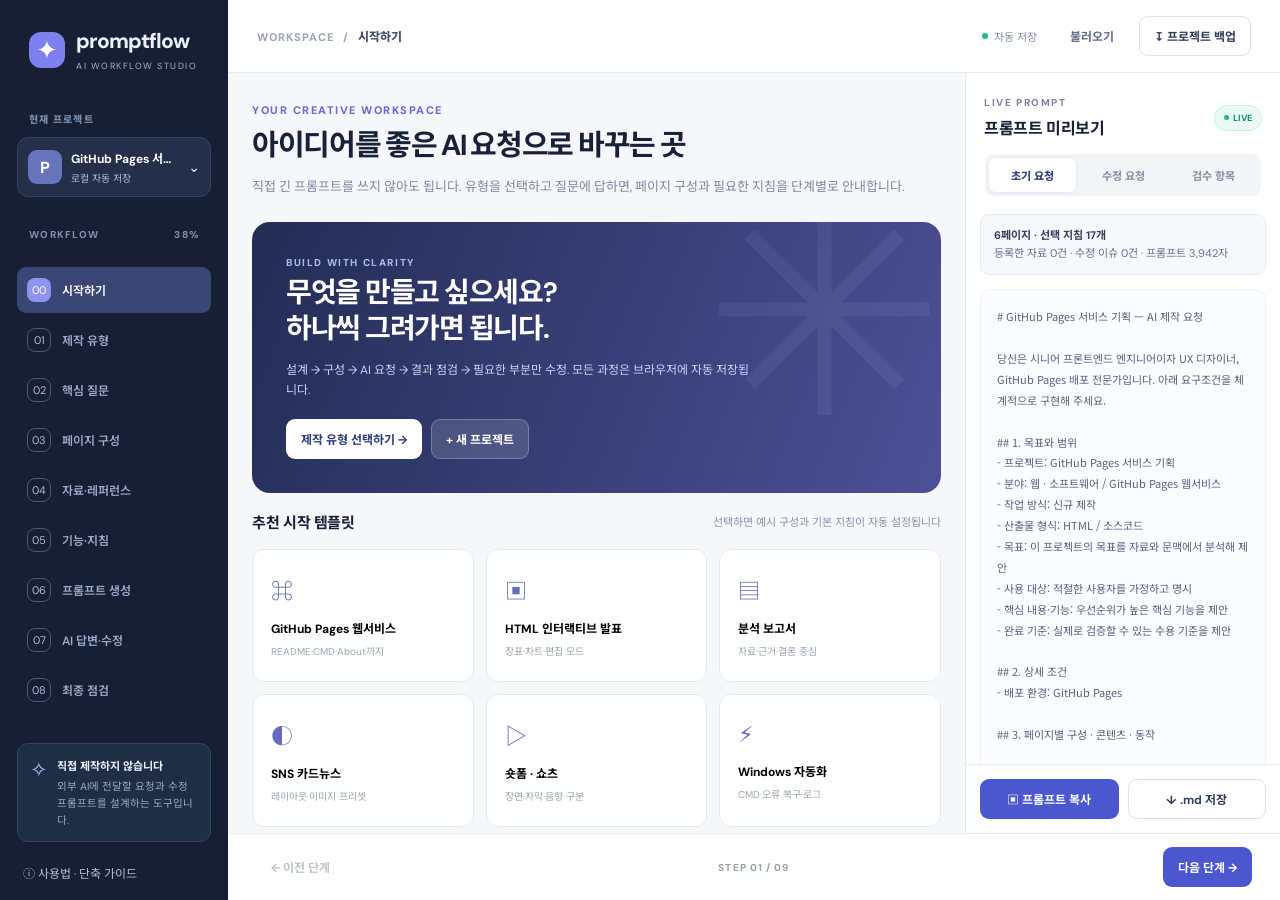
==== index.html @ 0e70abdd "chore: publish PromptFlow Studio" ====
<!doctype html>
<html lang="ko">
<head>
  <meta charset="UTF-8" />
  <meta name="viewport" content="width=device-width,initial-scale=1" />
  <meta name="theme-color" content="#151f35" />
  <meta name="description" content="만들고 싶은 것을 선택하고, 단계별 질문과 페이지 설계, 품질 프리셋으로 AI 프롬프트를 만들고 수정하세요. GitHub Pages용 로컬 우선 프롬프트 워크플로 스튜디오." />
  <meta property="og:type" content="website" />
  <meta property="og:site_name" content="PromptFlow Studio" />
  <meta property="og:title" content="PromptFlow Studio · AI에게 더 잘 요청하는 작업실" />
  <meta property="og:description" content="유형 선택 → 페이지 구성 → 단계별 질문 → AI 응답 검토 → 수정 프롬프트. 코드 없이 브라우저에서 작업합니다." />
  <meta property="og:image" content="assets/og-preview.png" />
  <meta name="twitter:card" content="summary_large_image" />
  <link rel="icon" href="assets/favicon.svg" type="image/svg+xml" />
  <link rel="manifest" href="site.webmanifest" />
  <title>PromptFlow Studio | AI 프롬프트 설계 작업실</title>
  <link rel="stylesheet" href="assets/styles.css" />
  <script src="assets/app.js" defer></script>
</head>
<body>
  <div class="app-shell">
    <aside class="sidebar" id="sidebar">
      <a class="brand" href="#home" id="brandHome" aria-label="PromptFlow 홈"><span class="brand-icon">✦</span><span><strong>promptflow</strong><small>AI WORKFLOW STUDIO</small></span></a>
      <div class="sidebar-label">현재 프로젝트</div>
      <button id="sidebarProject" class="project-chip"><span class="project-letter">P</span><span class="project-chip-label"><b id="sideProjectName">새 프로젝트</b><small>로컬 자동 저장</small></span><span>⌄</span></button>
      <div class="sidebar-label label-space">WORKFLOW <span id="progressLabel">0%</span></div>
      <div class="progress-track"><div id="progressBar"></div></div>
      <nav class="steps-nav" id="stepsNav" aria-label="제작 워크플로"></nav>
      <div class="sidebar-bottom">
        <div class="note"><span>✧</span><div><b>직접 제작하지 않습니다</b><p>외부 AI에 전달할 요청과 수정 프롬프트를 설계하는 도구입니다.</p></div></div>
        <button class="sidebar-help" data-action="help">ⓘ 사용법 · 단축 가이드</button>
      </div>
    </aside>
    <main class="main-area">
      <header class="topbar">
        <div class="mobile-heading"><button class="icon-button mobile-menu" data-action="mobileMenu" aria-label="메뉴 열기">☰</button><span>promptflow</span></div>
        <div class="breadcrumbs"><span>WORKSPACE</span><span class="crumb-divider">/</span><span id="crumb">시작하기</span></div>
        <div class="top-actions"><span class="saved-state" id="savedState"><span class="status-dot"></span> 자동 저장</span><button class="btn btn-quiet hide-small" data-action="import">불러오기</button><button class="btn btn-outline" data-action="export">↧ 프로젝트 백업</button></div>
      </header>
      <div class="workspace">
        <section class="work-center" id="mainContent" aria-live="polite"></section>
        <aside class="preview-pane" id="previewPane">
          <div class="preview-header"><div><span class="eyebrow">LIVE PROMPT</span><h3>프롬프트 미리보기</h3></div><span class="live-tag"><span class="live-dot"></span> LIVE</span></div>
          <div class="preview-switch"><button class="on" data-preview="initial">초기 요청</button><button data-preview="revision">수정 요청</button><button data-preview="checklist">검수 항목</button></div>
          <div class="preview-scroll"><div class="preview-score" id="previewScore"></div><pre class="prompt-code" id="promptCode"></pre></div>
          <div class="preview-actions"><button class="btn btn-primary" data-action="copyPreview">▣ 프롬프트 복사</button><button class="btn btn-outline" data-action="downloadPreview">↓ .md 저장</button></div>
        </aside>
      </div>
      <footer class="work-footer"><button class="btn btn-quiet" data-action="back">← 이전 단계</button><span id="stepCounter">STEP 01 / 09</span><button class="btn btn-primary" data-action="next">다음 단계 →</button></footer>
    </main>
  </div>
  <div id="toaster" class="toaster" role="status" aria-live="polite"></div>
  <div id="modalRoot"></div>
  <input id="importFile" type="file" accept=".json,application/json" hidden />
  <input id="attachFile" type="file" accept=".txt,.md,.json,.csv,.pdf,.doc,.docx,.ppt,.pptx,.xls,.xlsx,.html,.css,.js,.ts,.tsx,.jsx,.png,.jpg,.jpeg,.webp,.svg,.zip" multiple hidden />
  <div class="mobile-backdrop" id="mobileBackdrop"></div>
</body>
</html>
---- assets/styles.css ----
@import url('https://fonts.googleapis.com/css2?family=DM+Sans:wght@400;500;600;700;800&family=Noto+Sans+KR:wght@400;500;600;700;800&display=swap');
:root{font-family:'DM Sans','Noto Sans KR',system-ui,-apple-system,sans-serif;color:#172138;background:#f6f7fb;font-size:14px;font-synthesis:none;--navy:#17243d;--ink:#172138;--muted:#77819a;--line:#e6eaf1;--purple:#6656c9;--primary:#4357cb;--soft:#f2f4fa;--green:#11836e}*{box-sizing:border-box}html,body{margin:0;min-height:100%;height:100%}button,input,textarea,select{font:inherit}button{cursor:pointer}button:disabled{opacity:.4;cursor:not-allowed}a{color:inherit;text-decoration:none}a:focus-visible,button:focus-visible,input:focus-visible,textarea:focus-visible,select:focus-visible{outline:3px solid #8fb0ff;outline-offset:2px}h1,h2,h3,h4,p{margin:0}h1{font-size:29px;line-height:1.3;letter-spacing:-.045em}h2{font-size:21px;letter-spacing:-.045em}h3{font-size:16px;letter-spacing:-.025em}.app-shell{display:flex;min-height:100vh}.sidebar{position:sticky;top:0;align-self:flex-start;width:258px;min-width:258px;height:100vh;background:#161f33;color:#eaf0ff;display:flex;flex-direction:column;padding:27px 17px 18px;overflow-y:auto;z-index:15}.brand{display:flex;align-items:center;gap:11px;padding:0 12px;margin-bottom:38px}.brand-icon{width:36px;height:36px;border-radius:12px;background:#7e80ee;display:grid;place-items:center;color:white;font-size:26px}.brand strong{display:block;font-weight:800;font-size:21px;letter-spacing:-1px}.brand small{font-size:9px;letter-spacing:1.5px;color:#a6b5cf}.sidebar-label{font-size:10px;letter-spacing:1.25px;font-weight:800;color:#7f90ac;margin:0 12px 11px;display:flex;justify-content:space-between}.label-space{margin-top:31px}.project-chip{display:flex;align-items:center;width:100%;border:1px solid #35425b;border-radius:11px;background:#24304a;color:white;text-align:left;padding:11px 10px;gap:9px}.project-letter{background:#6875bc;display:grid;place-items:center;height:34px;width:34px;border-radius:9px;flex:none;font-size:16px;font-weight:800}.project-chip-label{display:flex;flex-direction:column;min-width:0;flex:1}.project-chip-label b{white-space:nowrap;text-overflow:ellipsis;overflow:hidden;font-size:12px}.project-chip-label small{font-size:10px;color:#a9bad5;margin-top:3px}.progress-track{height:4px;background:#34405a;border-radius:20px;margin:0 12px 15px;overflow:hidden}.progress-track div{height:100%;background:#9ab6ff;width:0;transition:width .3s}.steps-nav{display:flex;flex-direction:column;gap:4px}.nav-step{display:flex;gap:11px;align-items:center;color:#9cabca;width:100%;border:0;background:transparent;border-radius:9px;padding:11px 10px;text-align:left;transition:background .2s}.nav-step:hover{background:#26334c;color:#fff}.nav-step.active{background:#3a4774;color:#fff}.nav-number{font-size:11px;width:24px;height:24px;display:grid;place-items:center;border:1px solid #4b5974;border-radius:8px;flex:none;color:#aebcda}.nav-step.active .nav-number{background:#8d94ee;color:white;border:0}.nav-step.done .nav-number{background:#225448;color:#9ee6d1;border-color:#225448}.nav-label{font-size:12px;font-weight:600}.sidebar-bottom{margin-top:auto;padding-top:30px}.note{border:1px solid #34445e;border-radius:11px;background:#202e45;padding:12px;display:flex;gap:9px}.note span{color:#b2b8ff;font-size:21px}.note b{font-size:11px}.note p{font-size:10.5px;color:#99a9c2;line-height:1.6;margin-top:5px}.sidebar-help{background:none;color:#b1bfd7;text-align:left;border:0;margin-top:16px;font-size:12px;padding:6px}.main-area{display:flex;flex:1;flex-direction:column;min-width:0;height:100vh;overflow:hidden}.topbar{height:73px;min-height:73px;border-bottom:1px solid var(--line);background:#fff;display:flex;align-items:center;justify-content:space-between;padding:0 29px;gap:12px}.breadcrumbs{font-size:11px;color:#9da5b5;letter-spacing:1px;font-weight:800}.breadcrumbs span:last-child{font-size:12px;letter-spacing:0;color:#46516b}.crumb-divider{margin:0 9px}.top-actions{display:flex;gap:10px;align-items:center}.saved-state{display:flex;align-items:center;gap:6px;color:#838e9e;font-size:11px;margin-right:8px;white-space:nowrap}.status-dot{width:6px;height:6px;border-radius:50%;background:#28b493}.btn{border-radius:9px;padding:10px 14px;border:1px solid transparent;font-weight:700;font-size:12px;display:inline-flex;align-items:center;justify-content:center;gap:6px;white-space:nowrap;min-height:38px;transition:background .15s,transform .15s}.btn:hover:not(:disabled){transform:translateY(-1px)}.btn-primary{background:#4b57cf;color:#fff}.btn-primary:hover{background:#394ac0}.btn-outline{background:#fff;color:#34405b;border-color:#dce2ec}.btn-outline:hover{background:#f4f6fb}.btn-quiet{background:transparent;color:#626f87}.btn-quiet:hover{background:#f1f3f8}.btn-danger{background:#fff0f0;color:#ac3d46;border:1px solid #f2dadd}.btn.small{padding:7px 10px;min-height:29px;font-size:11px}.icon-button{background:#f3f5f9;border:1px solid #e5e8ef;border-radius:8px;padding:8px;color:#53607b}.mobile-heading{display:none}.workspace{display:grid;grid-template-columns:minmax(0,1fr) 353px;min-height:0;flex:1}.work-center{padding:34px max(26px,calc((100vw - 1640px)/7)) 62px;overflow:auto;min-width:0}.preview-pane{border-left:1px solid #e4e8f0;background:#fff;display:flex;flex-direction:column;min-height:0}.preview-header{display:flex;justify-content:space-between;align-items:center;padding:29px 24px 17px}.eyebrow{display:block;font-size:10px;letter-spacing:1.6px;color:#7b83a5;font-weight:800;margin-bottom:6px}.live-tag{font-size:9px;color:#148e75;border:1px solid #ccefe2;background:#ebf9f4;border-radius:20px;padding:6px 9px;display:flex;align-items:center;gap:4px;font-weight:800}.live-dot{width:5px;height:5px;background:#20b692;border-radius:50%}.preview-switch{display:flex;gap:4px;margin:0 19px 18px;background:#f2f4f8;padding:4px;border-radius:9px}.preview-switch button{flex:1;border:0;background:transparent;color:#8c96a8;font-size:11px;padding:9px 3px;border-radius:7px;font-weight:800}.preview-switch button.on{background:#fff;color:#33427c;box-shadow:0 1px 5px #1c2a4016}.preview-scroll{flex:1;overflow-y:auto;padding:0 20px 18px;min-height:0}.preview-score{padding:12px 13px;border:1px solid #e7eaf4;border-radius:9px;background:#f7f8fc;color:#67718c;font-size:11px;line-height:1.6;margin-bottom:14px}.preview-score strong{color:#37405e}.prompt-code{white-space:pre-wrap;overflow-wrap:anywhere;font-family:'Noto Sans KR',system-ui,sans-serif;font-size:11px;line-height:1.9;color:#59637d;background:#fbfcff;border:1px solid #edf0f4;border-radius:10px;padding:16px;min-height:360px;margin:0}.preview-actions{display:grid;grid-template-columns:1fr 1fr;gap:9px;padding:17px 19px;border-top:1px solid var(--line)}.work-footer{display:flex;justify-content:space-between;align-items:center;padding:12px 28px;background:#fff;border-top:1px solid var(--line);height:67px;min-height:67px}.work-footer span{font-size:10px;color:#97a0ae;font-weight:800;letter-spacing:1.1px}.section-heading{margin:0 0 24px}.step-kicker{font-size:11px;color:#6c6ad1;letter-spacing:1.5px;font-weight:800;margin-bottom:10px}.section-heading h1{margin-bottom:11px}.section-heading p{font-size:13px;color:#808aa0;line-height:1.7;max-width:700px}.page-card{background:#fff;border:1px solid var(--line);border-radius:14px;padding:22px;box-shadow:0 5px 22px #15233d05;margin-bottom:16px}.card-header{display:flex;justify-content:space-between;align-items:center;margin-bottom:16px;gap:10px}.card-header h3{font-size:15px}.muted{color:#808aa0}.caption{font-size:11px;color:#8a94a9;line-height:1.6}.hint{font-size:12px;color:#738099;line-height:1.7}.info-strip{display:flex;gap:10px;align-items:flex-start;background:#edf2ff;border:1px solid #dee6ff;padding:13px 15px;border-radius:10px;color:#445b87;font-size:12px;line-height:1.7;margin:14px 0}.info-strip strong{color:#273d75}.tip-mark{font-size:18px;color:#707be1}.grid-2{display:grid;grid-template-columns:1fr 1fr;gap:15px}.grid-3{display:grid;grid-template-columns:repeat(3,1fr);gap:12px}.field{display:flex;flex-direction:column;gap:7px;min-width:0}.field label{font-size:11px;font-weight:800;color:#35415b;display:flex;justify-content:space-between;align-items:center;gap:7px}.field label small{font-size:10px;font-weight:500;color:#a3abbb}.field input,.field textarea,.field select{border:1px solid #e0e5ed;border-radius:9px;background:#fff;width:100%;padding:11px 12px;color:#26324d;min-height:41px;outline:none}.field textarea{resize:vertical;line-height:1.6;min-height:84px}.field input:focus,.field select:focus,.field textarea:focus{border-color:#8293ec;box-shadow:0 0 0 3px #6579e81c}.field input::placeholder,.field textarea::placeholder{color:#adb6c6}.form-stack{display:flex;flex-direction:column;gap:15px}.help-line{margin-top:6px;color:#9aa5b5;font-size:10px}.option-row{display:flex;gap:10px;flex-wrap:wrap}.choice{display:flex;align-items:center;justify-content:center;border-radius:9px;padding:9px 12px;border:1px solid #e0e5ee;color:#67738e;background:#fff;font-size:11px;font-weight:700;cursor:pointer;user-select:none}.choice.active{border-color:#7381e4;background:#f0f1ff;color:#3f47a9}.pill{display:inline-flex;align-items:center;border-radius:20px;padding:5px 9px;background:#f0f2f8;color:#737f95;font-size:10px;font-weight:800}.pill-purple{background:#f0edff;color:#7960ce}.pill-green{background:#ebf8f3;color:#1c8a72}.section-divider{height:1px;background:#e9ecf2;margin:18px 0}.subtle-title{color:#67728e;font-size:11px;letter-spacing:.7px;font-weight:800;margin:12px 0}.category-list{display:grid;grid-template-columns:repeat(2,minmax(0,1fr));gap:11px}.category-option{display:flex;text-align:left;align-items:center;gap:12px;padding:16px 13px;border:1px solid #e2e6ef;border-radius:11px;background:#fff;color:#46516e;min-width:0}.category-option.active{border-color:#6d73df;background:#f3f3ff;box-shadow:0 0 0 1px #6d73df}.category-option:hover{border-color:#a3ace6}.category-icon{width:38px;height:38px;display:grid;place-items:center;border-radius:12px;background:#f1f2fa;color:#626ac3;font-size:19px;flex:none}.category-option b{display:block;font-size:12px;color:#283652;margin-bottom:4px}.category-option span:last-child{font-size:10px;color:#9aa4b5}.category-option > div{min-width:0}.hero-panel{background:linear-gradient(112deg,#222d55,#4d5097);border-radius:18px;padding:34px;color:white;min-height:192px;position:relative;overflow:hidden;margin-bottom:18px}.hero-panel:after{content:'✳';position:absolute;right:-5px;top:-95px;font-size:290px;color:#c2c9ff13}.hero-panel .eyebrow{color:#adbaf0}.hero-panel h1{font-size:28px;max-width:530px}.hero-panel p{margin-top:12px;color:#c9d2fa;max-width:470px;line-height:1.7;font-size:12px}.hero-buttons{display:flex;gap:9px;margin-top:19px}.hero-buttons button{background:white;color:#303f7b}.hero-buttons button.secondary{background:#ffffff22;color:white;border-color:#ffffff3d}.template-card{background:#fff;border:1px solid #e4e8ef;border-radius:12px;padding:18px;text-align:left;cursor:pointer;min-height:133px}.template-card:hover{border-color:#a7b1ef;box-shadow:0 5px 20px #2c3d7310}.template-symbol{font-size:22px;margin-bottom:13px;color:#646bc1}.template-card b{font-size:12px}.template-card p{margin-top:7px;font-size:10px;line-height:1.5;color:#9ba5b5}.project-row{display:flex;gap:12px;align-items:center;padding:13px;border:1px solid var(--line);border-radius:11px;margin-top:9px;background:#fff}.project-row-main{min-width:0;flex:1}.project-row-main strong{display:block;font-size:12px;white-space:nowrap;text-overflow:ellipsis;overflow:hidden}.project-row-main small{font-size:10px;color:#9ca5b4;display:block;margin-top:4px}.project-row-actions{display:flex;gap:5px}.project-row-actions button{background:#f5f6fa;border:0;padding:8px;border-radius:8px;color:#65718b;font-size:11px}.project-row-actions button:hover{background:#e9edfa}.mini-icon{height:35px;width:35px;display:grid;place-items:center;background:#f0f2fe;color:#5365be;border-radius:9px;flex:none}.accordion{border:1px solid #e7eaf1;border-radius:11px;background:#fff;margin:10px 0;overflow:hidden}.accordion summary{padding:15px 17px;cursor:pointer;font-size:12px;font-weight:800;color:#4c5975;list-style-position:inside}.accordion[open] summary{border-bottom:1px solid #e9edf5}.accordion-content{padding:17px}.instruction-list{display:grid;grid-template-columns:1fr 1fr;gap:10px}.instruction-card{border:1px solid #e4e8ef;border-radius:11px;padding:13px;cursor:pointer;background:#fff;display:flex;gap:10px;position:relative}.instruction-card.checked{background:#f6f7ff;border-color:#9fa7ef}.instruction-card input{margin-top:3px;accent-color:#5b61c9;flex:none}.instruction-card h4{font-size:12px;margin-bottom:6px}.instruction-card p{font-size:10.5px;color:#8993a6;line-height:1.65}.instruction-card:hover{border-color:#a8afe9}.tag-set{display:flex;gap:6px;flex-wrap:wrap}.tag-button{border:1px solid #dfe4ed;color:#66728d;background:#fff;border-radius:20px;font-size:11px;padding:7px 11px}.tag-button.active{color:#4847a3;background:#f2f0ff;border-color:#a7a4e3}.ref-row{border:1px solid #e7eaf0;border-radius:10px;padding:12px 13px;display:flex;gap:11px;margin:9px 0;align-items:start}.ref-row .main{min-width:0;flex:1}.ref-row b{font-size:12px;display:block;overflow-wrap:anywhere}.ref-row p{font-size:10px;color:#909aab;margin-top:6px;line-height:1.5}.ref-row .remove{border:0;background:transparent;color:#a2aab8;font-size:17px}.outline-card{display:grid;grid-template-columns:110px 1fr;gap:17px;padding:17px;margin-bottom:12px;background:#fff;border:1px solid var(--line);border-radius:13px}.page-mini{background:#202d4e;aspect-ratio:16/10;border-radius:9px;padding:11px;display:flex;flex-direction:column;gap:6px;position:relative;overflow:hidden}.page-mini:after{content:'';position:absolute;width:90px;height:90px;right:-37px;top:-33px;border-radius:50%;background:#778ae91b}.mini-line{height:5px;width:66%;background:#a2aff0;border-radius:5px;z-index:1}.mini-line.long{width:90%}.mini-line.short{width:37%}.mini-block{height:19px;border-radius:4px;background:#526eac;z-index:1}.mini-block.low{height:12px}.mini-cols{display:grid;grid-template-columns:1fr 1fr;gap:5px;z-index:1}.mini-cols span{background:#647bb0;height:18px;border-radius:3px}.mini-chart{height:27px;display:flex;align-items:end;gap:5px}.mini-chart span{width:11px;background:#9aadea;border-radius:3px 3px 0 0}.outline-fields{display:flex;flex-direction:column;gap:11px;min-width:0}.outline-heading{display:flex;justify-content:space-between;gap:9px;align-items:center}.outline-heading strong{font-size:12px}.outline-controls{display:flex;gap:4px}.outline-controls button{padding:4px 7px;border:1px solid #e4e8f0;background:#fff;border-radius:6px;color:#8290a2;font-size:11px}.page-selects{display:grid;grid-template-columns:1fr 1fr;gap:9px}.small-input{min-height:34px!important;padding:7px 9px!important;font-size:11px}.small-textarea{min-height:59px!important;font-size:11px!important;padding:8px 9px!important}.layout-picker{display:grid;grid-template-columns:repeat(5,1fr);gap:6px}.layout-picker button{padding:8px 4px;border:1px solid #e2e7ef;background:#fff;border-radius:8px;font-size:10px;color:#7a8495}.layout-picker button.selected{color:#4e54bd;border-color:#7f86e2;background:#f2f3ff}.page-summary{font-size:10px;color:#9aa4b4;line-height:1.5}.issue-row{border:1px solid #e6e9f1;border-radius:10px;background:#fff;padding:12px 13px;margin-top:10px;display:flex;gap:12px;align-items:start}.issue-row>div{flex:1;min-width:0}.issue-row b{font-size:12px}.issue-row p{font-size:10px;color:#808b9b;margin-top:5px;line-height:1.6;overflow-wrap:anywhere}.issue-row button{background:none;border:0;color:#a4acc0}.review-row{display:flex;justify-content:space-between;gap:8px;align-items:center;border-bottom:1px solid #edf0f5;padding:11px 0}.review-row:last-child{border-bottom:0}.review-row label{font-size:12px;color:#455069;line-height:1.5}.review-row select{font-size:10px;max-width:118px;min-height:33px!important;padding:6px!important}.history-item{border-left:2px solid #dfe4f4;padding:3px 0 15px 16px;margin-left:5px}.history-item b{display:block;font-size:11px}.history-item small{color:#a0a9b8;font-size:10px}.history-item p{margin-top:8px;font-size:11px;color:#77849b}.empty-state{text-align:center;padding:28px 17px;background:#fafbfe;border:1px dashed #dfe4ed;border-radius:10px;color:#909cad;font-size:11px;line-height:1.7}.empty-state .symbol{font-size:22px;margin-bottom:9px}.metric-row{display:grid;grid-template-columns:repeat(3,1fr);gap:9px}.metric{background:#f7f8fb;border:1px solid #ebedf3;border-radius:10px;padding:14px}.metric strong{display:block;font-size:20px;color:#333e59}.metric small{font-size:10px;color:#9aa4b5}.checkbox-line{display:flex;gap:9px;align-items:start;padding:6px 0;font-size:12px;color:#526078}.checkbox-line input{accent-color:#5b63cb;margin-top:3px}.check-progress{height:7px;background:#edf0f5;border-radius:12px;overflow:hidden;margin-top:10px}.check-progress div{height:100%;background:#5f6fd6}.actions-wrap{display:flex;flex-wrap:wrap;gap:8px}.output-card{border:1px solid #e5eaf1;background:#fff;border-radius:11px;padding:16px;display:flex;align-items:center;gap:14px}.output-card .output-icon{height:42px;width:42px;border-radius:10px;background:#eef0fd;color:#5662c6;display:grid;place-items:center;font-size:20px}.output-card b{font-size:12px;display:block}.output-card small{font-size:10px;color:#97a1b3}.output-card button{margin-left:auto}.highlight-number{color:#5b62c8}.toaster{position:fixed;bottom:25px;left:50%;transform:translateX(-50%) translateY(20px);opacity:0;background:#1e304f;color:white;box-shadow:0 12px 30px #1423443d;border-radius:10px;padding:13px 20px;font-size:12px;z-index:60;transition:all .22s;pointer-events:none;max-width:90vw;text-align:center}.toaster.show{opacity:1;transform:translateX(-50%) translateY(0)}.modal-overlay{position:fixed;inset:0;background:#0a173293;display:grid;place-items:center;z-index:40;padding:18px}.modal{background:#fff;border-radius:16px;width:min(580px,100%);max-height:88vh;overflow:auto;box-shadow:0 22px 90px #10193340;padding:24px}.modal h2{margin-bottom:8px}.modal h3{font-size:13px;margin-top:17px;margin-bottom:9px}.modal p{color:#6e7b91;font-size:12px;line-height:1.9}.modal li{font-size:12px;margin:6px 0;color:#5e6e88}.modal .modal-bottom{display:flex;justify-content:flex-end;gap:8px;margin-top:20px}.mobile-menu,.mobile-backdrop{display:none}.ref-small{margin-top:8px}.step-intro{display:flex;align-items:center;gap:9px;margin:0 0 18px}.step-intro .pill{flex:none}@media(max-width:1400px){.sidebar{width:228px;min-width:228px}.workspace{grid-template-columns:minmax(0,1fr) 315px}.work-center{padding:30px 24px 60px}.preview-header{padding:23px 18px 15px}.preview-scroll{padding:0 14px 18px}.preview-actions{padding:14px}.category-option{padding:12px 10px}}@media(max-width:1150px){.workspace{grid-template-columns:minmax(0,1fr)}.preview-pane{border-left:0;border-top:1px solid var(--line);max-height:390px}.workspace{overflow:auto;display:block}.work-center{overflow:visible;padding-bottom:24px}.main-area{height:100vh}.preview-scroll{max-height:200px}.preview-header{padding:16px 25px 12px}.prompt-code{min-height:150px}.preview-actions{padding:12px 25px}}@media(max-width:770px){.sidebar{position:fixed;left:0;top:0;transform:translateX(-105%);transition:transform .2s;width:258px;min-width:258px;box-shadow:10px 0 35px #0002}.sidebar.open{transform:translateX(0)}.mobile-backdrop.show{display:block;position:fixed;inset:0;background:#1522397a;z-index:12}.mobile-heading{display:flex;align-items:center;gap:9px;font-weight:800;color:#303f66}.mobile-menu{display:block}.breadcrumbs{display:none}.topbar{padding:0 15px;height:61px;min-height:61px}.work-center{padding:22px 14px}.section-heading h1{font-size:23px}.top-actions{gap:5px}.top-actions .btn{font-size:10px;padding:7px 9px}.saved-state{display:none}.work-footer{padding:11px 14px}.work-footer .btn{font-size:11px}.category-list,.grid-2,.instruction-list{grid-template-columns:1fr}.grid-3{grid-template-columns:repeat(2,minmax(0,1fr))}.page-card{padding:17px}.outline-card{grid-template-columns:1fr}.page-mini{width:130px;aspect-ratio:16/9}.hero-panel{padding:25px}.hero-panel h1{font-size:24px}.metric-row{grid-template-columns:1fr 1fr}.preview-header{padding:15px}.preview-actions{padding:12px 15px}.mobile-heading span{font-size:16px}.hide-small{display:none}}@media(max-width:400px){.saved-state{display:none}.top-actions .btn{padding:7px 6px}.mobile-heading span{font-size:14px}.grid-3{grid-template-columns:1fr}.page-selects{grid-template-columns:1fr}.layout-picker{grid-template-columns:repeat(3,1fr)}.output-card{flex-wrap:wrap}.output-card button{margin-left:0;width:100%}}

@media(max-width:400px){.section-heading h1{font-size:21px;word-break:keep-all}.section-heading p{word-break:keep-all}}
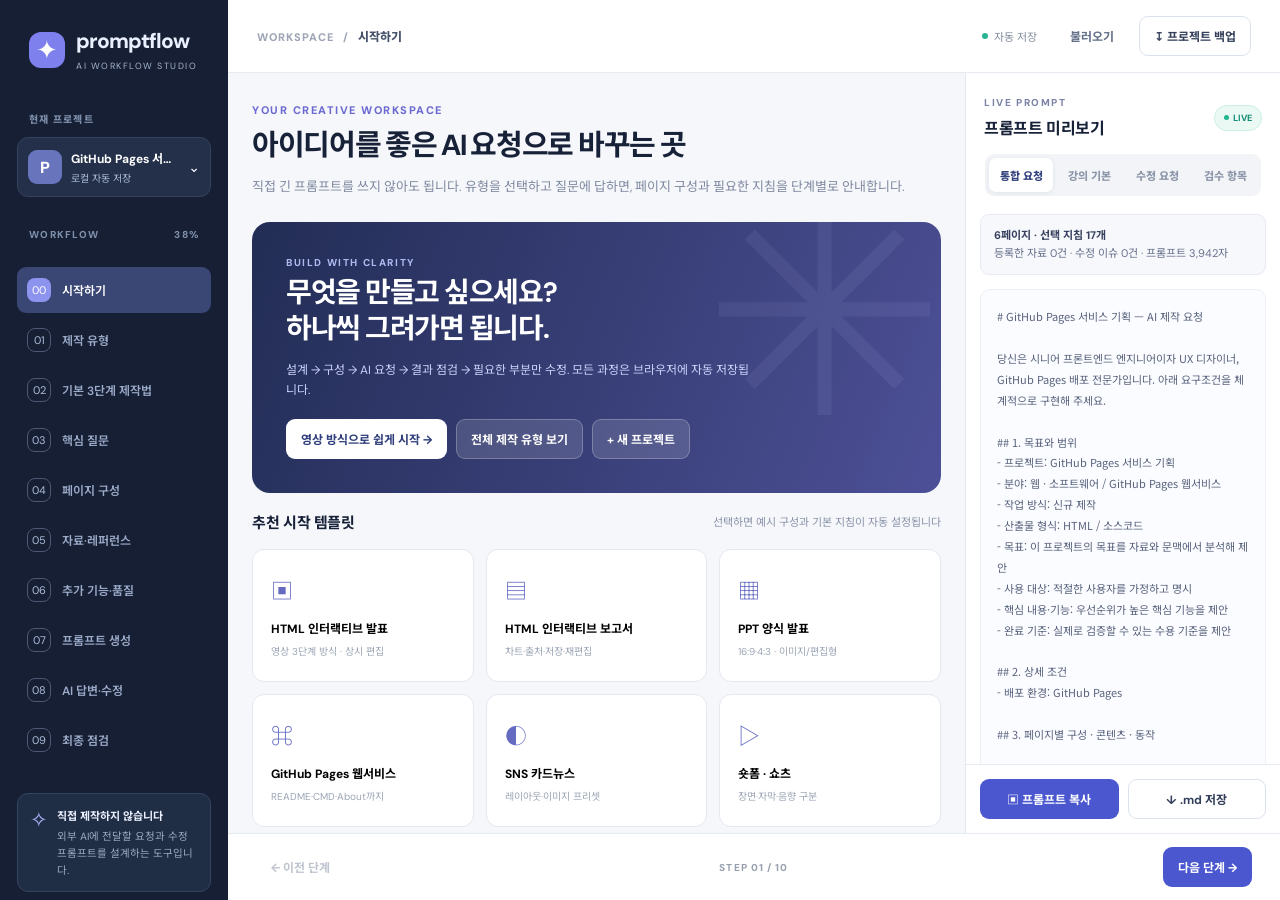
==== commit f6d1d3c9: "chore: publish PromptFlow Studio" ====
--- a/index.html
+++ b/index.html
@@ -4,16 +4,16 @@
   <meta charset="UTF-8" />
   <meta name="viewport" content="width=device-width,initial-scale=1" />
   <meta name="theme-color" content="#151f35" />
-  <meta name="description" content="만들고 싶은 것을 선택하고, 단계별 질문과 페이지 설계, 품질 프리셋으로 AI 프롬프트를 만들고 수정하세요. GitHub Pages용 로컬 우선 프롬프트 워크플로 스튜디오." />
+  <meta name="description" content="영상의 3단계 방식대로 HTML 보고서·PPT를 기획하고, 기본 초안부터 고급 효과와 결과 수정까지 차례로 프롬프트를 만드세요. GitHub Pages용 로컬 우선 프롬프트 워크플로 스튜디오." />
   <meta property="og:type" content="website" />
   <meta property="og:site_name" content="PromptFlow Studio" />
   <meta property="og:title" content="PromptFlow Studio · AI에게 더 잘 요청하는 작업실" />
-  <meta property="og:description" content="유형 선택 → 페이지 구성 → 단계별 질문 → AI 응답 검토 → 수정 프롬프트. 코드 없이 브라우저에서 작업합니다." />
+  <meta property="og:description" content="HTML 보고서·PPT 선택 → 영상 기본 초안 → 페이지 구성 → 부족한 부분 수정. 코드 없이 브라우저에서 작업합니다." />
   <meta property="og:image" content="assets/og-preview.png" />
   <meta name="twitter:card" content="summary_large_image" />
   <link rel="icon" href="assets/favicon.svg" type="image/svg+xml" />
   <link rel="manifest" href="site.webmanifest" />
-  <title>PromptFlow Studio | AI 프롬프트 설계 작업실</title>
+  <title>PromptFlow Studio | HTML 보고서·PPT 프롬프트 제작 가이드</title>
   <link rel="stylesheet" href="assets/styles.css" />
   <script src="assets/app.js" defer></script>
 </head>
@@ -41,12 +41,12 @@
         <section class="work-center" id="mainContent" aria-live="polite"></section>
         <aside class="preview-pane" id="previewPane">
           <div class="preview-header"><div><span class="eyebrow">LIVE PROMPT</span><h3>프롬프트 미리보기</h3></div><span class="live-tag"><span class="live-dot"></span> LIVE</span></div>
-          <div class="preview-switch"><button class="on" data-preview="initial">초기 요청</button><button data-preview="revision">수정 요청</button><button data-preview="checklist">검수 항목</button></div>
+          <div class="preview-switch"><button data-preview="initial">통합 요청</button><button class="on" data-preview="lesson">강의 기본</button><button data-preview="revision">수정 요청</button><button data-preview="checklist">검수 항목</button></div>
           <div class="preview-scroll"><div class="preview-score" id="previewScore"></div><pre class="prompt-code" id="promptCode"></pre></div>
           <div class="preview-actions"><button class="btn btn-primary" data-action="copyPreview">▣ 프롬프트 복사</button><button class="btn btn-outline" data-action="downloadPreview">↓ .md 저장</button></div>
         </aside>
       </div>
-      <footer class="work-footer"><button class="btn btn-quiet" data-action="back">← 이전 단계</button><span id="stepCounter">STEP 01 / 09</span><button class="btn btn-primary" data-action="next">다음 단계 →</button></footer>
+      <footer class="work-footer"><button class="btn btn-quiet" data-action="back">← 이전 단계</button><span id="stepCounter">STEP 01 / 10</span><button class="btn btn-primary" data-action="next">다음 단계 →</button></footer>
     </main>
   </div>
   <div id="toaster" class="toaster" role="status" aria-live="polite"></div>
--- a/assets/styles.css
+++ b/assets/styles.css
@@ -2,3 +2,24 @@
 :root{font-family:'DM Sans','Noto Sans KR',system-ui,-apple-system,sans-serif;color:#172138;background:#f6f7fb;font-size:14px;font-synthesis:none;--navy:#17243d;--ink:#172138;--muted:#77819a;--line:#e6eaf1;--purple:#6656c9;--primary:#4357cb;--soft:#f2f4fa;--green:#11836e}*{box-sizing:border-box}html,body{margin:0;min-height:100%;height:100%}button,input,textarea,select{font:inherit}button{cursor:pointer}button:disabled{opacity:.4;cursor:not-allowed}a{color:inherit;text-decoration:none}a:focus-visible,button:focus-visible,input:focus-visible,textarea:focus-visible,select:focus-visible{outline:3px solid #8fb0ff;outline-offset:2px}h1,h2,h3,h4,p{margin:0}h1{font-size:29px;line-height:1.3;letter-spacing:-.045em}h2{font-size:21px;letter-spacing:-.045em}h3{font-size:16px;letter-spacing:-.025em}.app-shell{display:flex;min-height:100vh}.sidebar{position:sticky;top:0;align-self:flex-start;width:258px;min-width:258px;height:100vh;background:#161f33;color:#eaf0ff;display:flex;flex-direction:column;padding:27px 17px 18px;overflow-y:auto;z-index:15}.brand{display:flex;align-items:center;gap:11px;padding:0 12px;margin-bottom:38px}.brand-icon{width:36px;height:36px;border-radius:12px;background:#7e80ee;display:grid;place-items:center;color:white;font-size:26px}.brand strong{display:block;font-weight:800;font-size:21px;letter-spacing:-1px}.brand small{font-size:9px;letter-spacing:1.5px;color:#a6b5cf}.sidebar-label{font-size:10px;letter-spacing:1.25px;font-weight:800;color:#7f90ac;margin:0 12px 11px;display:flex;justify-content:space-between}.label-space{margin-top:31px}.project-chip{display:flex;align-items:center;width:100%;border:1px solid #35425b;border-radius:11px;background:#24304a;color:white;text-align:left;padding:11px 10px;gap:9px}.project-letter{background:#6875bc;display:grid;place-items:center;height:34px;width:34px;border-radius:9px;flex:none;font-size:16px;font-weight:800}.project-chip-label{display:flex;flex-direction:column;min-width:0;flex:1}.project-chip-label b{white-space:nowrap;text-overflow:ellipsis;overflow:hidden;font-size:12px}.project-chip-label small{font-size:10px;color:#a9bad5;margin-top:3px}.progress-track{height:4px;background:#34405a;border-radius:20px;margin:0 12px 15px;overflow:hidden}.progress-track div{height:100%;background:#9ab6ff;width:0;transition:width .3s}.steps-nav{display:flex;flex-direction:column;gap:4px}.nav-step{display:flex;gap:11px;align-items:center;color:#9cabca;width:100%;border:0;background:transparent;border-radius:9px;padding:11px 10px;text-align:left;transition:background .2s}.nav-step:hover{background:#26334c;color:#fff}.nav-step.active{background:#3a4774;color:#fff}.nav-number{font-size:11px;width:24px;height:24px;display:grid;place-items:center;border:1px solid #4b5974;border-radius:8px;flex:none;color:#aebcda}.nav-step.active .nav-number{background:#8d94ee;color:white;border:0}.nav-step.done .nav-number{background:#225448;color:#9ee6d1;border-color:#225448}.nav-label{font-size:12px;font-weight:600}.sidebar-bottom{margin-top:auto;padding-top:30px}.note{border:1px solid #34445e;border-radius:11px;background:#202e45;padding:12px;display:flex;gap:9px}.note span{color:#b2b8ff;font-size:21px}.note b{font-size:11px}.note p{font-size:10.5px;color:#99a9c2;line-height:1.6;margin-top:5px}.sidebar-help{background:none;color:#b1bfd7;text-align:left;border:0;margin-top:16px;font-size:12px;padding:6px}.main-area{display:flex;flex:1;flex-direction:column;min-width:0;height:100vh;overflow:hidden}.topbar{height:73px;min-height:73px;border-bottom:1px solid var(--line);background:#fff;display:flex;align-items:center;justify-content:space-between;padding:0 29px;gap:12px}.breadcrumbs{font-size:11px;color:#9da5b5;letter-spacing:1px;font-weight:800}.breadcrumbs span:last-child{font-size:12px;letter-spacing:0;color:#46516b}.crumb-divider{margin:0 9px}.top-actions{display:flex;gap:10px;align-items:center}.saved-state{display:flex;align-items:center;gap:6px;color:#838e9e;font-size:11px;margin-right:8px;white-space:nowrap}.status-dot{width:6px;height:6px;border-radius:50%;background:#28b493}.btn{border-radius:9px;padding:10px 14px;border:1px solid transparent;font-weight:700;font-size:12px;display:inline-flex;align-items:center;justify-content:center;gap:6px;white-space:nowrap;min-height:38px;transition:background .15s,transform .15s}.btn:hover:not(:disabled){transform:translateY(-1px)}.btn-primary{background:#4b57cf;color:#fff}.btn-primary:hover{background:#394ac0}.btn-outline{background:#fff;color:#34405b;border-color:#dce2ec}.btn-outline:hover{background:#f4f6fb}.btn-quiet{background:transparent;color:#626f87}.btn-quiet:hover{background:#f1f3f8}.btn-danger{background:#fff0f0;color:#ac3d46;border:1px solid #f2dadd}.btn.small{padding:7px 10px;min-height:29px;font-size:11px}.icon-button{background:#f3f5f9;border:1px solid #e5e8ef;border-radius:8px;padding:8px;color:#53607b}.mobile-heading{display:none}.workspace{display:grid;grid-template-columns:minmax(0,1fr) 353px;min-height:0;flex:1}.work-center{padding:34px max(26px,calc((100vw - 1640px)/7)) 62px;overflow:auto;min-width:0}.preview-pane{border-left:1px solid #e4e8f0;background:#fff;display:flex;flex-direction:column;min-height:0}.preview-header{display:flex;justify-content:space-between;align-items:center;padding:29px 24px 17px}.eyebrow{display:block;font-size:10px;letter-spacing:1.6px;color:#7b83a5;font-weight:800;margin-bottom:6px}.live-tag{font-size:9px;color:#148e75;border:1px solid #ccefe2;background:#ebf9f4;border-radius:20px;padding:6px 9px;display:flex;align-items:center;gap:4px;font-weight:800}.live-dot{width:5px;height:5px;background:#20b692;border-radius:50%}.preview-switch{display:flex;gap:4px;margin:0 19px 18px;background:#f2f4f8;padding:4px;border-radius:9px}.preview-switch button{flex:1;border:0;background:transparent;color:#8c96a8;font-size:11px;padding:9px 3px;border-radius:7px;font-weight:800}.preview-switch button.on{background:#fff;color:#33427c;box-shadow:0 1px 5px #1c2a4016}.preview-scroll{flex:1;overflow-y:auto;padding:0 20px 18px;min-height:0}.preview-score{padding:12px 13px;border:1px solid #e7eaf4;border-radius:9px;background:#f7f8fc;color:#67718c;font-size:11px;line-height:1.6;margin-bottom:14px}.preview-score strong{color:#37405e}.prompt-code{white-space:pre-wrap;overflow-wrap:anywhere;font-family:'Noto Sans KR',system-ui,sans-serif;font-size:11px;line-height:1.9;color:#59637d;background:#fbfcff;border:1px solid #edf0f4;border-radius:10px;padding:16px;min-height:360px;margin:0}.preview-actions{display:grid;grid-template-columns:1fr 1fr;gap:9px;padding:17px 19px;border-top:1px solid var(--line)}.work-footer{display:flex;justify-content:space-between;align-items:center;padding:12px 28px;background:#fff;border-top:1px solid var(--line);height:67px;min-height:67px}.work-footer span{font-size:10px;color:#97a0ae;font-weight:800;letter-spacing:1.1px}.section-heading{margin:0 0 24px}.step-kicker{font-size:11px;color:#6c6ad1;letter-spacing:1.5px;font-weight:800;margin-bottom:10px}.section-heading h1{margin-bottom:11px}.section-heading p{font-size:13px;color:#808aa0;line-height:1.7;max-width:700px}.page-card{background:#fff;border:1px solid var(--line);border-radius:14px;padding:22px;box-shadow:0 5px 22px #15233d05;margin-bottom:16px}.card-header{display:flex;justify-content:space-between;align-items:center;margin-bottom:16px;gap:10px}.card-header h3{font-size:15px}.muted{color:#808aa0}.caption{font-size:11px;color:#8a94a9;line-height:1.6}.hint{font-size:12px;color:#738099;line-height:1.7}.info-strip{display:flex;gap:10px;align-items:flex-start;background:#edf2ff;border:1px solid #dee6ff;padding:13px 15px;border-radius:10px;color:#445b87;font-size:12px;line-height:1.7;margin:14px 0}.info-strip strong{color:#273d75}.tip-mark{font-size:18px;color:#707be1}.grid-2{display:grid;grid-template-columns:1fr 1fr;gap:15px}.grid-3{display:grid;grid-template-columns:repeat(3,1fr);gap:12px}.field{display:flex;flex-direction:column;gap:7px;min-width:0}.field label{font-size:11px;font-weight:800;color:#35415b;display:flex;justify-content:space-between;align-items:center;gap:7px}.field label small{font-size:10px;font-weight:500;color:#a3abbb}.field input,.field textarea,.field select{border:1px solid #e0e5ed;border-radius:9px;background:#fff;width:100%;padding:11px 12px;color:#26324d;min-height:41px;outline:none}.field textarea{resize:vertical;line-height:1.6;min-height:84px}.field input:focus,.field select:focus,.field textarea:focus{border-color:#8293ec;box-shadow:0 0 0 3px #6579e81c}.field input::placeholder,.field textarea::placeholder{color:#adb6c6}.form-stack{display:flex;flex-direction:column;gap:15px}.help-line{margin-top:6px;color:#9aa5b5;font-size:10px}.option-row{display:flex;gap:10px;flex-wrap:wrap}.choice{display:flex;align-items:center;justify-content:center;border-radius:9px;padding:9px 12px;border:1px solid #e0e5ee;color:#67738e;background:#fff;font-size:11px;font-weight:700;cursor:pointer;user-select:none}.choice.active{border-color:#7381e4;background:#f0f1ff;color:#3f47a9}.pill{display:inline-flex;align-items:center;border-radius:20px;padding:5px 9px;background:#f0f2f8;color:#737f95;font-size:10px;font-weight:800}.pill-purple{background:#f0edff;color:#7960ce}.pill-green{background:#ebf8f3;color:#1c8a72}.section-divider{height:1px;background:#e9ecf2;margin:18px 0}.subtle-title{color:#67728e;font-size:11px;letter-spacing:.7px;font-weight:800;margin:12px 0}.category-list{display:grid;grid-template-columns:repeat(2,minmax(0,1fr));gap:11px}.category-option{display:flex;text-align:left;align-items:center;gap:12px;padding:16px 13px;border:1px solid #e2e6ef;border-radius:11px;background:#fff;color:#46516e;min-width:0}.category-option.active{border-color:#6d73df;background:#f3f3ff;box-shadow:0 0 0 1px #6d73df}.category-option:hover{border-color:#a3ace6}.category-icon{width:38px;height:38px;display:grid;place-items:center;border-radius:12px;background:#f1f2fa;color:#626ac3;font-size:19px;flex:none}.category-option b{display:block;font-size:12px;color:#283652;margin-bottom:4px}.category-option span:last-child{font-size:10px;color:#9aa4b5}.category-option > div{min-width:0}.hero-panel{background:linear-gradient(112deg,#222d55,#4d5097);border-radius:18px;padding:34px;color:white;min-height:192px;position:relative;overflow:hidden;margin-bottom:18px}.hero-panel:after{content:'✳';position:absolute;right:-5px;top:-95px;font-size:290px;color:#c2c9ff13}.hero-panel .eyebrow{color:#adbaf0}.hero-panel h1{font-size:28px;max-width:530px}.hero-panel p{margin-top:12px;color:#c9d2fa;max-width:470px;line-height:1.7;font-size:12px}.hero-buttons{display:flex;gap:9px;margin-top:19px}.hero-buttons button{background:white;color:#303f7b}.hero-buttons button.secondary{background:#ffffff22;color:white;border-color:#ffffff3d}.template-card{background:#fff;border:1px solid #e4e8ef;border-radius:12px;padding:18px;text-align:left;cursor:pointer;min-height:133px}.template-card:hover{border-color:#a7b1ef;box-shadow:0 5px 20px #2c3d7310}.template-symbol{font-size:22px;margin-bottom:13px;color:#646bc1}.template-card b{font-size:12px}.template-card p{margin-top:7px;font-size:10px;line-height:1.5;color:#9ba5b5}.project-row{display:flex;gap:12px;align-items:center;padding:13px;border:1px solid var(--line);border-radius:11px;margin-top:9px;background:#fff}.project-row-main{min-width:0;flex:1}.project-row-main strong{display:block;font-size:12px;white-space:nowrap;text-overflow:ellipsis;overflow:hidden}.project-row-main small{font-size:10px;color:#9ca5b4;display:block;margin-top:4px}.project-row-actions{display:flex;gap:5px}.project-row-actions button{background:#f5f6fa;border:0;padding:8px;border-radius:8px;color:#65718b;font-size:11px}.project-row-actions button:hover{background:#e9edfa}.mini-icon{height:35px;width:35px;display:grid;place-items:center;background:#f0f2fe;color:#5365be;border-radius:9px;flex:none}.accordion{border:1px solid #e7eaf1;border-radius:11px;background:#fff;margin:10px 0;overflow:hidden}.accordion summary{padding:15px 17px;cursor:pointer;font-size:12px;font-weight:800;color:#4c5975;list-style-position:inside}.accordion[open] summary{border-bottom:1px solid #e9edf5}.accordion-content{padding:17px}.instruction-list{display:grid;grid-template-columns:1fr 1fr;gap:10px}.instruction-card{border:1px solid #e4e8ef;border-radius:11px;padding:13px;cursor:pointer;background:#fff;display:flex;gap:10px;position:relative}.instruction-card.checked{background:#f6f7ff;border-color:#9fa7ef}.instruction-card input{margin-top:3px;accent-color:#5b61c9;flex:none}.instruction-card h4{font-size:12px;margin-bottom:6px}.instruction-card p{font-size:10.5px;color:#8993a6;line-height:1.65}.instruction-card:hover{border-color:#a8afe9}.tag-set{display:flex;gap:6px;flex-wrap:wrap}.tag-button{border:1px solid #dfe4ed;color:#66728d;background:#fff;border-radius:20px;font-size:11px;padding:7px 11px}.tag-button.active{color:#4847a3;background:#f2f0ff;border-color:#a7a4e3}.ref-row{border:1px solid #e7eaf0;border-radius:10px;padding:12px 13px;display:flex;gap:11px;margin:9px 0;align-items:start}.ref-row .main{min-width:0;flex:1}.ref-row b{font-size:12px;display:block;overflow-wrap:anywhere}.ref-row p{font-size:10px;color:#909aab;margin-top:6px;line-height:1.5}.ref-row .remove{border:0;background:transparent;color:#a2aab8;font-size:17px}.outline-card{display:grid;grid-template-columns:110px 1fr;gap:17px;padding:17px;margin-bottom:12px;background:#fff;border:1px solid var(--line);border-radius:13px}.page-mini{background:#202d4e;aspect-ratio:16/10;border-radius:9px;padding:11px;display:flex;flex-direction:column;gap:6px;position:relative;overflow:hidden}.page-mini:after{content:'';position:absolute;width:90px;height:90px;right:-37px;top:-33px;border-radius:50%;background:#778ae91b}.mini-line{height:5px;width:66%;background:#a2aff0;border-radius:5px;z-index:1}.mini-line.long{width:90%}.mini-line.short{width:37%}.mini-block{height:19px;border-radius:4px;background:#526eac;z-index:1}.mini-block.low{height:12px}.mini-cols{display:grid;grid-template-columns:1fr 1fr;gap:5px;z-index:1}.mini-cols span{background:#647bb0;height:18px;border-radius:3px}.mini-chart{height:27px;display:flex;align-items:end;gap:5px}.mini-chart span{width:11px;background:#9aadea;border-radius:3px 3px 0 0}.outline-fields{display:flex;flex-direction:column;gap:11px;min-width:0}.outline-heading{display:flex;justify-content:space-between;gap:9px;align-items:center}.outline-heading strong{font-size:12px}.outline-controls{display:flex;gap:4px}.outline-controls button{padding:4px 7px;border:1px solid #e4e8f0;background:#fff;border-radius:6px;color:#8290a2;font-size:11px}.page-selects{display:grid;grid-template-columns:1fr 1fr;gap:9px}.small-input{min-height:34px!important;padding:7px 9px!important;font-size:11px}.small-textarea{min-height:59px!important;font-size:11px!important;padding:8px 9px!important}.layout-picker{display:grid;grid-template-columns:repeat(5,1fr);gap:6px}.layout-picker button{padding:8px 4px;border:1px solid #e2e7ef;background:#fff;border-radius:8px;font-size:10px;color:#7a8495}.layout-picker button.selected{color:#4e54bd;border-color:#7f86e2;background:#f2f3ff}.page-summary{font-size:10px;color:#9aa4b4;line-height:1.5}.issue-row{border:1px solid #e6e9f1;border-radius:10px;background:#fff;padding:12px 13px;margin-top:10px;display:flex;gap:12px;align-items:start}.issue-row>div{flex:1;min-width:0}.issue-row b{font-size:12px}.issue-row p{font-size:10px;color:#808b9b;margin-top:5px;line-height:1.6;overflow-wrap:anywhere}.issue-row button{background:none;border:0;color:#a4acc0}.review-row{display:flex;justify-content:space-between;gap:8px;align-items:center;border-bottom:1px solid #edf0f5;padding:11px 0}.review-row:last-child{border-bottom:0}.review-row label{font-size:12px;color:#455069;line-height:1.5}.review-row select{font-size:10px;max-width:118px;min-height:33px!important;padding:6px!important}.history-item{border-left:2px solid #dfe4f4;padding:3px 0 15px 16px;margin-left:5px}.history-item b{display:block;font-size:11px}.history-item small{color:#a0a9b8;font-size:10px}.history-item p{margin-top:8px;font-size:11px;color:#77849b}.empty-state{text-align:center;padding:28px 17px;background:#fafbfe;border:1px dashed #dfe4ed;border-radius:10px;color:#909cad;font-size:11px;line-height:1.7}.empty-state .symbol{font-size:22px;margin-bottom:9px}.metric-row{display:grid;grid-template-columns:repeat(3,1fr);gap:9px}.metric{background:#f7f8fb;border:1px solid #ebedf3;border-radius:10px;padding:14px}.metric strong{display:block;font-size:20px;color:#333e59}.metric small{font-size:10px;color:#9aa4b5}.checkbox-line{display:flex;gap:9px;align-items:start;padding:6px 0;font-size:12px;color:#526078}.checkbox-line input{accent-color:#5b63cb;margin-top:3px}.check-progress{height:7px;background:#edf0f5;border-radius:12px;overflow:hidden;margin-top:10px}.check-progress div{height:100%;background:#5f6fd6}.actions-wrap{display:flex;flex-wrap:wrap;gap:8px}.output-card{border:1px solid #e5eaf1;background:#fff;border-radius:11px;padding:16px;display:flex;align-items:center;gap:14px}.output-card .output-icon{height:42px;width:42px;border-radius:10px;background:#eef0fd;color:#5662c6;display:grid;place-items:center;font-size:20px}.output-card b{font-size:12px;display:block}.output-card small{font-size:10px;color:#97a1b3}.output-card button{margin-left:auto}.highlight-number{color:#5b62c8}.toaster{position:fixed;bottom:25px;left:50%;transform:translateX(-50%) translateY(20px);opacity:0;background:#1e304f;color:white;box-shadow:0 12px 30px #1423443d;border-radius:10px;padding:13px 20px;font-size:12px;z-index:60;transition:all .22s;pointer-events:none;max-width:90vw;text-align:center}.toaster.show{opacity:1;transform:translateX(-50%) translateY(0)}.modal-overlay{position:fixed;inset:0;background:#0a173293;display:grid;place-items:center;z-index:40;padding:18px}.modal{background:#fff;border-radius:16px;width:min(580px,100%);max-height:88vh;overflow:auto;box-shadow:0 22px 90px #10193340;padding:24px}.modal h2{margin-bottom:8px}.modal h3{font-size:13px;margin-top:17px;margin-bottom:9px}.modal p{color:#6e7b91;font-size:12px;line-height:1.9}.modal li{font-size:12px;margin:6px 0;color:#5e6e88}.modal .modal-bottom{display:flex;justify-content:flex-end;gap:8px;margin-top:20px}.mobile-menu,.mobile-backdrop{display:none}.ref-small{margin-top:8px}.step-intro{display:flex;align-items:center;gap:9px;margin:0 0 18px}.step-intro .pill{flex:none}@media(max-width:1400px){.sidebar{width:228px;min-width:228px}.workspace{grid-template-columns:minmax(0,1fr) 315px}.work-center{padding:30px 24px 60px}.preview-header{padding:23px 18px 15px}.preview-scroll{padding:0 14px 18px}.preview-actions{padding:14px}.category-option{padding:12px 10px}}@media(max-width:1150px){.workspace{grid-template-columns:minmax(0,1fr)}.preview-pane{border-left:0;border-top:1px solid var(--line);max-height:390px}.workspace{overflow:auto;display:block}.work-center{overflow:visible;padding-bottom:24px}.main-area{height:100vh}.preview-scroll{max-height:200px}.preview-header{padding:16px 25px 12px}.prompt-code{min-height:150px}.preview-actions{padding:12px 25px}}@media(max-width:770px){.sidebar{position:fixed;left:0;top:0;transform:translateX(-105%);transition:transform .2s;width:258px;min-width:258px;box-shadow:10px 0 35px #0002}.sidebar.open{transform:translateX(0)}.mobile-backdrop.show{display:block;position:fixed;inset:0;background:#1522397a;z-index:12}.mobile-heading{display:flex;align-items:center;gap:9px;font-weight:800;color:#303f66}.mobile-menu{display:block}.breadcrumbs{display:none}.topbar{padding:0 15px;height:61px;min-height:61px}.work-center{padding:22px 14px}.section-heading h1{font-size:23px}.top-actions{gap:5px}.top-actions .btn{font-size:10px;padding:7px 9px}.saved-state{display:none}.work-footer{padding:11px 14px}.work-footer .btn{font-size:11px}.category-list,.grid-2,.instruction-list{grid-template-columns:1fr}.grid-3{grid-template-columns:repeat(2,minmax(0,1fr))}.page-card{padding:17px}.outline-card{grid-template-columns:1fr}.page-mini{width:130px;aspect-ratio:16/9}.hero-panel{padding:25px}.hero-panel h1{font-size:24px}.metric-row{grid-template-columns:1fr 1fr}.preview-header{padding:15px}.preview-actions{padding:12px 15px}.mobile-heading span{font-size:16px}.hide-small{display:none}}@media(max-width:400px){.saved-state{display:none}.top-actions .btn{padding:7px 6px}.mobile-heading span{font-size:14px}.grid-3{grid-template-columns:1fr}.page-selects{grid-template-columns:1fr}.layout-picker{grid-template-columns:repeat(3,1fr)}.output-card{flex-wrap:wrap}.output-card button{margin-left:0;width:100%}}
 
 @media(max-width:400px){.section-heading h1{font-size:21px;word-break:keep-all}.section-heading p{word-break:keep-all}}
+
+/* v2: course-first guided workflow */
+.guide-lead{background:linear-gradient(115deg,#202e59,#5146a7);border-radius:16px;padding:25px;color:#fff;margin-bottom:18px;display:flex;justify-content:space-between;align-items:center;gap:20px}
+.guide-lead .eyebrow{color:#aeb8ff}.guide-lead h2{font-size:20px;line-height:1.55;word-break:keep-all}.guide-lead h2 span{color:#b9b1ff}.guide-lead p{font-size:12px;color:#ced6fc;line-height:1.9;margin-top:9px;max-width:650px}
+.guide-lead .btn{background:#fff;color:#3443a2;flex:none}
+.recipe-num{display:inline-grid;place-items:center;min-width:30px;height:30px;margin-right:6px;border-radius:9px;background:#ecefff;color:#4951bc;font-weight:800;font-size:11px}
+.format-choice{display:grid;grid-template-columns:repeat(3,minmax(0,1fr));gap:11px;margin-bottom:18px}
+.format-tile{display:flex;align-items:flex-start;flex-direction:column;gap:7px;border:1px solid #dfe4f0;border-radius:12px;padding:16px 13px;cursor:pointer;background:#fff;transition:box-shadow .15s}
+.format-tile:hover{border-color:#9aa7e8}.format-tile.active{background:#f4f5ff;border-color:#6473dc;box-shadow:0 0 0 1px #6473dc}
+.format-tile input{accent-color:#5260ce;margin:0 0 3px}.format-tile strong{font-size:13px}.format-tile small{font-size:11px;color:#76829a;line-height:1.5}
+.guide-fields{display:grid;grid-template-columns:repeat(2,minmax(0,1fr));gap:14px;margin-bottom:15px}
+.guide-full{margin:12px 0}.guide-full select{border:1px solid #e0e5ed;border-radius:9px;padding:10px}
+.check-inline{display:flex;align-items:center;gap:8px;font-size:12px;color:#4c5973;margin-bottom:9px}.check-inline input{accent-color:#545fce;width:16px;height:16px;flex:none}
+.lesson-preview{white-space:pre-wrap;word-break:keep-all;overflow-wrap:anywhere;font-size:11px;line-height:1.85;color:#54607b;border:1px solid #e0e4f0;border-radius:10px;background:#f7f8fd;padding:15px;margin:14px 0}
+.optional-step{border:1px dashed #adb9e7;background:#fbfbff}
+.recipe-grid{display:grid;grid-template-columns:repeat(2,minmax(0,1fr));gap:10px;margin:14px 0}
+.recipe{border:1px solid #e1e5ee;border-radius:12px;padding:13px;display:flex;flex-direction:column;gap:9px;background:#fff;min-width:0}
+.recipe-head{display:flex;align-items:center}.recipe b{font-size:12px}.recipe-prompt{background:#f7f9fd;padding:11px;border-radius:8px;font-size:11px;color:#586784;line-height:1.7;word-break:keep-all;flex:1}
+.recipe .btn{align-self:flex-start;white-space:normal;text-align:left;min-height:32px}
+@media(max-width:900px){.guide-lead{flex-direction:column;align-items:stretch}.format-choice{grid-template-columns:1fr 1fr}.recipe-grid{grid-template-columns:1fr}}
+@media(max-width:550px){.guide-fields,.format-choice{grid-template-columns:1fr}.guide-lead{padding:20px}.guide-lead h2{font-size:17px}.recipe-grid{grid-template-columns:1fr}.preview-switch{flex-wrap:wrap}.preview-switch button{min-width:40%}}
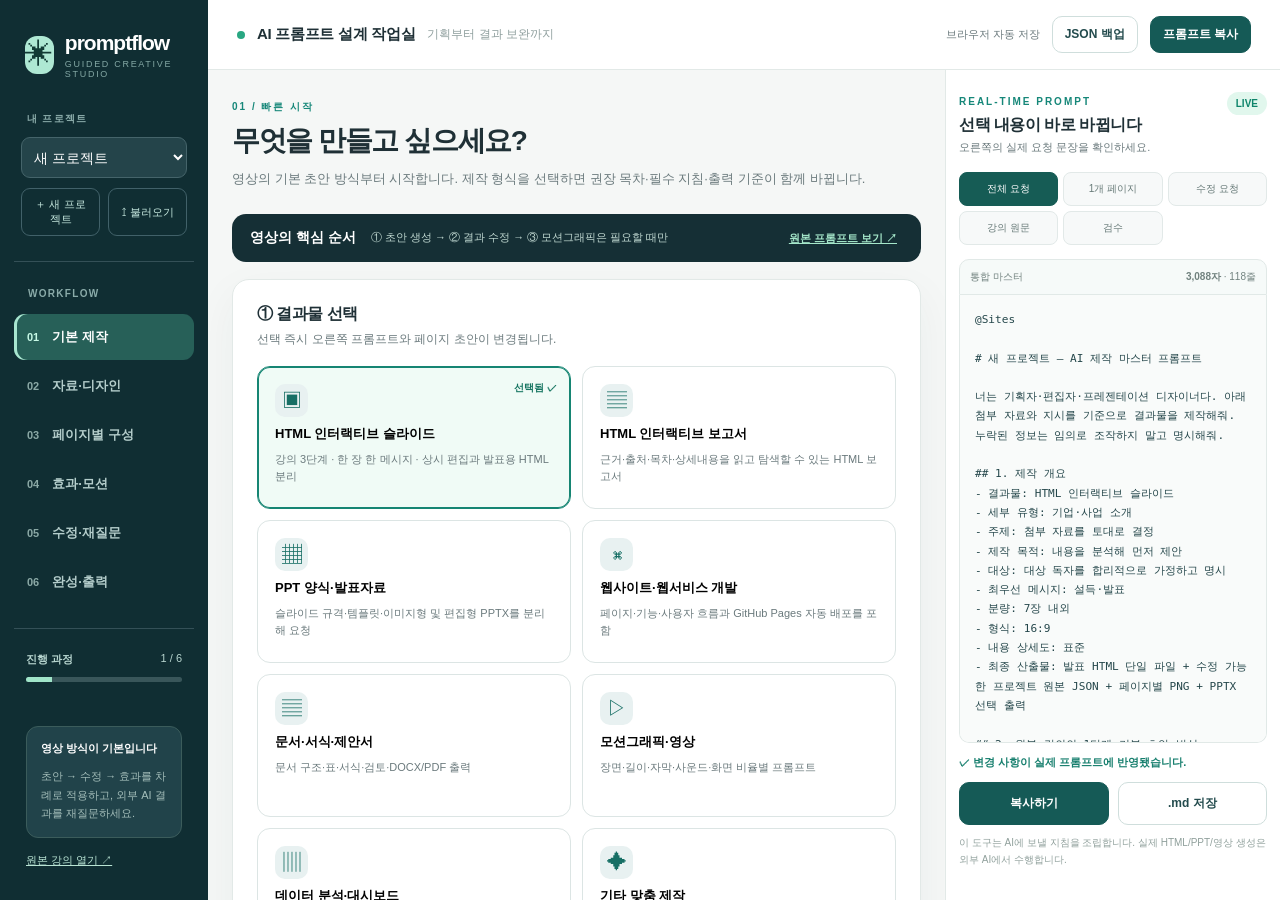
==== commit 5d5239ea: "feat: improve guided prompt workflow and live preview" ====
--- a/index.html
+++ b/index.html
@@ -1,58 +1,46 @@
 <!doctype html>
 <html lang="ko">
 <head>
-  <meta charset="UTF-8" />
-  <meta name="viewport" content="width=device-width,initial-scale=1" />
-  <meta name="theme-color" content="#151f35" />
-  <meta name="description" content="영상의 3단계 방식대로 HTML 보고서·PPT를 기획하고, 기본 초안부터 고급 효과와 결과 수정까지 차례로 프롬프트를 만드세요. GitHub Pages용 로컬 우선 프롬프트 워크플로 스튜디오." />
-  <meta property="og:type" content="website" />
-  <meta property="og:site_name" content="PromptFlow Studio" />
-  <meta property="og:title" content="PromptFlow Studio · AI에게 더 잘 요청하는 작업실" />
-  <meta property="og:description" content="HTML 보고서·PPT 선택 → 영상 기본 초안 → 페이지 구성 → 부족한 부분 수정. 코드 없이 브라우저에서 작업합니다." />
-  <meta property="og:image" content="assets/og-preview.png" />
-  <meta name="twitter:card" content="summary_large_image" />
-  <link rel="icon" href="assets/favicon.svg" type="image/svg+xml" />
-  <link rel="manifest" href="site.webmanifest" />
-  <title>PromptFlow Studio | HTML 보고서·PPT 프롬프트 제작 가이드</title>
-  <link rel="stylesheet" href="assets/styles.css" />
-  <script src="assets/app.js" defer></script>
+<meta charset="utf-8">
+<meta name="viewport" content="width=device-width, initial-scale=1">
+<meta name="theme-color" content="#132a32">
+<meta name="description" content="영상의 3단계 AI 제작법으로 HTML 보고서, 인터랙티브 슬라이드, PPT, 웹서비스 프롬프트를 쉽게 만들고 단계별로 수정하는 프롬프트 설계 스튜디오">
+<meta property="og:title" content="PromptFlow Studio — 제작부터 수정까지, AI에게 잘 요청하는 법">
+<meta property="og:description" content="HTML·PPT·웹서비스 제작 유형과 페이지를 선택하면 요청서가 실제로 바뀌는 단계별 프롬프트 스튜디오">
+<meta property="og:type" content="website">
+<meta property="og:url" content="https://ko9ma7.github.io/promptflow-studio/">
+<meta property="og:image" content="https://ko9ma7.github.io/promptflow-studio/assets/og-preview.svg">
+<link rel="icon" type="image/svg+xml" href="assets/favicon.svg">
+<link rel="manifest" href="site.webmanifest">
+<title>PromptFlow Studio | AI 제작 프롬프트 작업실</title>
+<link rel="stylesheet" href="assets/styles.css">
+<script src="assets/catalog.js" defer></script>
+<script src="assets/app.js" defer></script>
 </head>
 <body>
-  <div class="app-shell">
-    <aside class="sidebar" id="sidebar">
-      <a class="brand" href="#home" id="brandHome" aria-label="PromptFlow 홈"><span class="brand-icon">✦</span><span><strong>promptflow</strong><small>AI WORKFLOW STUDIO</small></span></a>
-      <div class="sidebar-label">현재 프로젝트</div>
-      <button id="sidebarProject" class="project-chip"><span class="project-letter">P</span><span class="project-chip-label"><b id="sideProjectName">새 프로젝트</b><small>로컬 자동 저장</small></span><span>⌄</span></button>
-      <div class="sidebar-label label-space">WORKFLOW <span id="progressLabel">0%</span></div>
-      <div class="progress-track"><div id="progressBar"></div></div>
-      <nav class="steps-nav" id="stepsNav" aria-label="제작 워크플로"></nav>
-      <div class="sidebar-bottom">
-        <div class="note"><span>✧</span><div><b>직접 제작하지 않습니다</b><p>외부 AI에 전달할 요청과 수정 프롬프트를 설계하는 도구입니다.</p></div></div>
-        <button class="sidebar-help" data-action="help">ⓘ 사용법 · 단축 가이드</button>
-      </div>
-    </aside>
-    <main class="main-area">
-      <header class="topbar">
-        <div class="mobile-heading"><button class="icon-button mobile-menu" data-action="mobileMenu" aria-label="메뉴 열기">☰</button><span>promptflow</span></div>
-        <div class="breadcrumbs"><span>WORKSPACE</span><span class="crumb-divider">/</span><span id="crumb">시작하기</span></div>
-        <div class="top-actions"><span class="saved-state" id="savedState"><span class="status-dot"></span> 자동 저장</span><button class="btn btn-quiet hide-small" data-action="import">불러오기</button><button class="btn btn-outline" data-action="export">↧ 프로젝트 백업</button></div>
-      </header>
-      <div class="workspace">
-        <section class="work-center" id="mainContent" aria-live="polite"></section>
-        <aside class="preview-pane" id="previewPane">
-          <div class="preview-header"><div><span class="eyebrow">LIVE PROMPT</span><h3>프롬프트 미리보기</h3></div><span class="live-tag"><span class="live-dot"></span> LIVE</span></div>
-          <div class="preview-switch"><button data-preview="initial">통합 요청</button><button class="on" data-preview="lesson">강의 기본</button><button data-preview="revision">수정 요청</button><button data-preview="checklist">검수 항목</button></div>
-          <div class="preview-scroll"><div class="preview-score" id="previewScore"></div><pre class="prompt-code" id="promptCode"></pre></div>
-          <div class="preview-actions"><button class="btn btn-primary" data-action="copyPreview">▣ 프롬프트 복사</button><button class="btn btn-outline" data-action="downloadPreview">↓ .md 저장</button></div>
-        </aside>
-      </div>
-      <footer class="work-footer"><button class="btn btn-quiet" data-action="back">← 이전 단계</button><span id="stepCounter">STEP 01 / 10</span><button class="btn btn-primary" data-action="next">다음 단계 →</button></footer>
-    </main>
+<div class="app-shell">
+  <aside class="sidebar" id="sidebar">
+    <div class="logo"><span class="logo-mark">✳</span><div><strong>promptflow</strong><small>GUIDED CREATIVE STUDIO</small></div></div>
+    <div class="project-area"><label for="projectSelect">내 프로젝트</label><select id="projectSelect" aria-label="프로젝트 선택"></select><div class="project-tools"><button id="newProject">＋ 새 프로젝트</button><button id="importProject">↥ 불러오기</button></div></div>
+    <div class="side-title">WORKFLOW</div><nav id="stageNav" aria-label="작업 단계"></nav>
+    <div class="side-progress"><div><strong>진행 과정</strong><span id="stageText">1 / 6</span></div><div class="progress-track"><span id="progressBar"></span></div></div>
+    <div class="sidebar-bottom"><div class="help-mini"><b>영상 방식이 기본입니다</b><p>초안 → 수정 → 효과를 차례로 적용하고, 외부 AI 결과를 재질문하세요.</p></div><a href="https://youtu.be/byShnblO4Oc" target="_blank" rel="noopener">원본 강의 열기 ↗</a></div>
+  </aside>
+  <div class="workspace">
+    <header class="topbar"><div class="top-left"><span class="mark-live"></span><b>AI 프롬프트 설계 작업실</b><span class="top-sub">기획부터 결과 보완까지</span></div><div class="top-actions"><span class="save-status" id="saveStatus">자동 저장됨</span><button id="headerSave" class="btn secondary small">JSON 백업</button><button id="headerCopy" class="btn small primary">프롬프트 복사</button></div></header>
+    <div class="work-columns">
+      <main class="main-scroll" id="mainScroller"><div class="main-inner" id="mainView"></div><footer class="step-footer"><button id="prevStep" class="btn secondary">← 이전 단계</button><button id="nextStep" class="btn primary">다음 단계 →</button></footer></main>
+      <aside class="live-preview" id="previewPanel" aria-label="실시간 프롬프트 미리보기"><div class="preview-heading"><div><span class="eyebrow">REAL-TIME PROMPT</span><h2>선택 내용이 바로 바뀝니다</h2><p>오른쪽의 실제 요청 문장을 확인하세요.</p></div><span class="live-dot">LIVE</span></div>
+        <div class="preview-tabs"><button class="active" data-view="base">전체 요청</button><button data-view="page">1개 페이지</button><button data-view="revision">수정 요청</button><button data-view="original">강의 원문</button><button data-view="check">검수</button></div>
+        <div class="prompt-meta"><span id="previewType">통합 마스터</span><span><b id="charCount">0자</b> · <span id="lineCount">0줄</span></span></div>
+        <pre id="promptPreview" class="prompt-code" aria-live="polite"></pre><div class="preview-feedback" id="feedback">최신 요청서입니다.</div>
+        <div class="preview-actions"><button class="btn primary" data-action="copyPrompt">복사하기</button><button class="btn secondary" data-action="downloadPrompt">.md 저장</button></div>
+        <p class="preview-disclaimer">이 도구는 AI에 보낼 지침을 조립합니다. 실제 HTML/PPT/영상 생성은 외부 AI에서 수행합니다.</p>
+      </aside>
+    </div>
   </div>
-  <div id="toaster" class="toaster" role="status" aria-live="polite"></div>
-  <div id="modalRoot"></div>
-  <input id="importFile" type="file" accept=".json,application/json" hidden />
-  <input id="attachFile" type="file" accept=".txt,.md,.json,.csv,.pdf,.doc,.docx,.ppt,.pptx,.xls,.xlsx,.html,.css,.js,.ts,.tsx,.jsx,.png,.jpg,.jpeg,.webp,.svg,.zip" multiple hidden />
-  <div class="mobile-backdrop" id="mobileBackdrop"></div>
+</div>
+<input id="importJson" type="file" accept="application/json,.json" hidden>
+<div role="status" aria-live="polite" class="toast" id="toast"></div>
 </body>
 </html>
--- a/assets/styles.css
+++ b/assets/styles.css
@@ -1,25 +1 @@
-@import url('https://fonts.googleapis.com/css2?family=DM+Sans:wght@400;500;600;700;800&family=Noto+Sans+KR:wght@400;500;600;700;800&display=swap');
-:root{font-family:'DM Sans','Noto Sans KR',system-ui,-apple-system,sans-serif;color:#172138;background:#f6f7fb;font-size:14px;font-synthesis:none;--navy:#17243d;--ink:#172138;--muted:#77819a;--line:#e6eaf1;--purple:#6656c9;--primary:#4357cb;--soft:#f2f4fa;--green:#11836e}*{box-sizing:border-box}html,body{margin:0;min-height:100%;height:100%}button,input,textarea,select{font:inherit}button{cursor:pointer}button:disabled{opacity:.4;cursor:not-allowed}a{color:inherit;text-decoration:none}a:focus-visible,button:focus-visible,input:focus-visible,textarea:focus-visible,select:focus-visible{outline:3px solid #8fb0ff;outline-offset:2px}h1,h2,h3,h4,p{margin:0}h1{font-size:29px;line-height:1.3;letter-spacing:-.045em}h2{font-size:21px;letter-spacing:-.045em}h3{font-size:16px;letter-spacing:-.025em}.app-shell{display:flex;min-height:100vh}.sidebar{position:sticky;top:0;align-self:flex-start;width:258px;min-width:258px;height:100vh;background:#161f33;color:#eaf0ff;display:flex;flex-direction:column;padding:27px 17px 18px;overflow-y:auto;z-index:15}.brand{display:flex;align-items:center;gap:11px;padding:0 12px;margin-bottom:38px}.brand-icon{width:36px;height:36px;border-radius:12px;background:#7e80ee;display:grid;place-items:center;color:white;font-size:26px}.brand strong{display:block;font-weight:800;font-size:21px;letter-spacing:-1px}.brand small{font-size:9px;letter-spacing:1.5px;color:#a6b5cf}.sidebar-label{font-size:10px;letter-spacing:1.25px;font-weight:800;color:#7f90ac;margin:0 12px 11px;display:flex;justify-content:space-between}.label-space{margin-top:31px}.project-chip{display:flex;align-items:center;width:100%;border:1px solid #35425b;border-radius:11px;background:#24304a;color:white;text-align:left;padding:11px 10px;gap:9px}.project-letter{background:#6875bc;display:grid;place-items:center;height:34px;width:34px;border-radius:9px;flex:none;font-size:16px;font-weight:800}.project-chip-label{display:flex;flex-direction:column;min-width:0;flex:1}.project-chip-label b{white-space:nowrap;text-overflow:ellipsis;overflow:hidden;font-size:12px}.project-chip-label small{font-size:10px;color:#a9bad5;margin-top:3px}.progress-track{height:4px;background:#34405a;border-radius:20px;margin:0 12px 15px;overflow:hidden}.progress-track div{height:100%;background:#9ab6ff;width:0;transition:width .3s}.steps-nav{display:flex;flex-direction:column;gap:4px}.nav-step{display:flex;gap:11px;align-items:center;color:#9cabca;width:100%;border:0;background:transparent;border-radius:9px;padding:11px 10px;text-align:left;transition:background .2s}.nav-step:hover{background:#26334c;color:#fff}.nav-step.active{background:#3a4774;color:#fff}.nav-number{font-size:11px;width:24px;height:24px;display:grid;place-items:center;border:1px solid #4b5974;border-radius:8px;flex:none;color:#aebcda}.nav-step.active .nav-number{background:#8d94ee;color:white;border:0}.nav-step.done .nav-number{background:#225448;color:#9ee6d1;border-color:#225448}.nav-label{font-size:12px;font-weight:600}.sidebar-bottom{margin-top:auto;padding-top:30px}.note{border:1px solid #34445e;border-radius:11px;background:#202e45;padding:12px;display:flex;gap:9px}.note span{color:#b2b8ff;font-size:21px}.note b{font-size:11px}.note p{font-size:10.5px;color:#99a9c2;line-height:1.6;margin-top:5px}.sidebar-help{background:none;color:#b1bfd7;text-align:left;border:0;margin-top:16px;font-size:12px;padding:6px}.main-area{display:flex;flex:1;flex-direction:column;min-width:0;height:100vh;overflow:hidden}.topbar{height:73px;min-height:73px;border-bottom:1px solid var(--line);background:#fff;display:flex;align-items:center;justify-content:space-between;padding:0 29px;gap:12px}.breadcrumbs{font-size:11px;color:#9da5b5;letter-spacing:1px;font-weight:800}.breadcrumbs span:last-child{font-size:12px;letter-spacing:0;color:#46516b}.crumb-divider{margin:0 9px}.top-actions{display:flex;gap:10px;align-items:center}.saved-state{display:flex;align-items:center;gap:6px;color:#838e9e;font-size:11px;margin-right:8px;white-space:nowrap}.status-dot{width:6px;height:6px;border-radius:50%;background:#28b493}.btn{border-radius:9px;padding:10px 14px;border:1px solid transparent;font-weight:700;font-size:12px;display:inline-flex;align-items:center;justify-content:center;gap:6px;white-space:nowrap;min-height:38px;transition:background .15s,transform .15s}.btn:hover:not(:disabled){transform:translateY(-1px)}.btn-primary{background:#4b57cf;color:#fff}.btn-primary:hover{background:#394ac0}.btn-outline{background:#fff;color:#34405b;border-color:#dce2ec}.btn-outline:hover{background:#f4f6fb}.btn-quiet{background:transparent;color:#626f87}.btn-quiet:hover{background:#f1f3f8}.btn-danger{background:#fff0f0;color:#ac3d46;border:1px solid #f2dadd}.btn.small{padding:7px 10px;min-height:29px;font-size:11px}.icon-button{background:#f3f5f9;border:1px solid #e5e8ef;border-radius:8px;padding:8px;color:#53607b}.mobile-heading{display:none}.workspace{display:grid;grid-template-columns:minmax(0,1fr) 353px;min-height:0;flex:1}.work-center{padding:34px max(26px,calc((100vw - 1640px)/7)) 62px;overflow:auto;min-width:0}.preview-pane{border-left:1px solid #e4e8f0;background:#fff;display:flex;flex-direction:column;min-height:0}.preview-header{display:flex;justify-content:space-between;align-items:center;padding:29px 24px 17px}.eyebrow{display:block;font-size:10px;letter-spacing:1.6px;color:#7b83a5;font-weight:800;margin-bottom:6px}.live-tag{font-size:9px;color:#148e75;border:1px solid #ccefe2;background:#ebf9f4;border-radius:20px;padding:6px 9px;display:flex;align-items:center;gap:4px;font-weight:800}.live-dot{width:5px;height:5px;background:#20b692;border-radius:50%}.preview-switch{display:flex;gap:4px;margin:0 19px 18px;background:#f2f4f8;padding:4px;border-radius:9px}.preview-switch button{flex:1;border:0;background:transparent;color:#8c96a8;font-size:11px;padding:9px 3px;border-radius:7px;font-weight:800}.preview-switch button.on{background:#fff;color:#33427c;box-shadow:0 1px 5px #1c2a4016}.preview-scroll{flex:1;overflow-y:auto;padding:0 20px 18px;min-height:0}.preview-score{padding:12px 13px;border:1px solid #e7eaf4;border-radius:9px;background:#f7f8fc;color:#67718c;font-size:11px;line-height:1.6;margin-bottom:14px}.preview-score strong{color:#37405e}.prompt-code{white-space:pre-wrap;overflow-wrap:anywhere;font-family:'Noto Sans KR',system-ui,sans-serif;font-size:11px;line-height:1.9;color:#59637d;background:#fbfcff;border:1px solid #edf0f4;border-radius:10px;padding:16px;min-height:360px;margin:0}.preview-actions{display:grid;grid-template-columns:1fr 1fr;gap:9px;padding:17px 19px;border-top:1px solid var(--line)}.work-footer{display:flex;justify-content:space-between;align-items:center;padding:12px 28px;background:#fff;border-top:1px solid var(--line);height:67px;min-height:67px}.work-footer span{font-size:10px;color:#97a0ae;font-weight:800;letter-spacing:1.1px}.section-heading{margin:0 0 24px}.step-kicker{font-size:11px;color:#6c6ad1;letter-spacing:1.5px;font-weight:800;margin-bottom:10px}.section-heading h1{margin-bottom:11px}.section-heading p{font-size:13px;color:#808aa0;line-height:1.7;max-width:700px}.page-card{background:#fff;border:1px solid var(--line);border-radius:14px;padding:22px;box-shadow:0 5px 22px #15233d05;margin-bottom:16px}.card-header{display:flex;justify-content:space-between;align-items:center;margin-bottom:16px;gap:10px}.card-header h3{font-size:15px}.muted{color:#808aa0}.caption{font-size:11px;color:#8a94a9;line-height:1.6}.hint{font-size:12px;color:#738099;line-height:1.7}.info-strip{display:flex;gap:10px;align-items:flex-start;background:#edf2ff;border:1px solid #dee6ff;padding:13px 15px;border-radius:10px;color:#445b87;font-size:12px;line-height:1.7;margin:14px 0}.info-strip strong{color:#273d75}.tip-mark{font-size:18px;color:#707be1}.grid-2{display:grid;grid-template-columns:1fr 1fr;gap:15px}.grid-3{display:grid;grid-template-columns:repeat(3,1fr);gap:12px}.field{display:flex;flex-direction:column;gap:7px;min-width:0}.field label{font-size:11px;font-weight:800;color:#35415b;display:flex;justify-content:space-between;align-items:center;gap:7px}.field label small{font-size:10px;font-weight:500;color:#a3abbb}.field input,.field textarea,.field select{border:1px solid #e0e5ed;border-radius:9px;background:#fff;width:100%;padding:11px 12px;color:#26324d;min-height:41px;outline:none}.field textarea{resize:vertical;line-height:1.6;min-height:84px}.field input:focus,.field select:focus,.field textarea:focus{border-color:#8293ec;box-shadow:0 0 0 3px #6579e81c}.field input::placeholder,.field textarea::placeholder{color:#adb6c6}.form-stack{display:flex;flex-direction:column;gap:15px}.help-line{margin-top:6px;color:#9aa5b5;font-size:10px}.option-row{display:flex;gap:10px;flex-wrap:wrap}.choice{display:flex;align-items:center;justify-content:center;border-radius:9px;padding:9px 12px;border:1px solid #e0e5ee;color:#67738e;background:#fff;font-size:11px;font-weight:700;cursor:pointer;user-select:none}.choice.active{border-color:#7381e4;background:#f0f1ff;color:#3f47a9}.pill{display:inline-flex;align-items:center;border-radius:20px;padding:5px 9px;background:#f0f2f8;color:#737f95;font-size:10px;font-weight:800}.pill-purple{background:#f0edff;color:#7960ce}.pill-green{background:#ebf8f3;color:#1c8a72}.section-divider{height:1px;background:#e9ecf2;margin:18px 0}.subtle-title{color:#67728e;font-size:11px;letter-spacing:.7px;font-weight:800;margin:12px 0}.category-list{display:grid;grid-template-columns:repeat(2,minmax(0,1fr));gap:11px}.category-option{display:flex;text-align:left;align-items:center;gap:12px;padding:16px 13px;border:1px solid #e2e6ef;border-radius:11px;background:#fff;color:#46516e;min-width:0}.category-option.active{border-color:#6d73df;background:#f3f3ff;box-shadow:0 0 0 1px #6d73df}.category-option:hover{border-color:#a3ace6}.category-icon{width:38px;height:38px;display:grid;place-items:center;border-radius:12px;background:#f1f2fa;color:#626ac3;font-size:19px;flex:none}.category-option b{display:block;font-size:12px;color:#283652;margin-bottom:4px}.category-option span:last-child{font-size:10px;color:#9aa4b5}.category-option > div{min-width:0}.hero-panel{background:linear-gradient(112deg,#222d55,#4d5097);border-radius:18px;padding:34px;color:white;min-height:192px;position:relative;overflow:hidden;margin-bottom:18px}.hero-panel:after{content:'✳';position:absolute;right:-5px;top:-95px;font-size:290px;color:#c2c9ff13}.hero-panel .eyebrow{color:#adbaf0}.hero-panel h1{font-size:28px;max-width:530px}.hero-panel p{margin-top:12px;color:#c9d2fa;max-width:470px;line-height:1.7;font-size:12px}.hero-buttons{display:flex;gap:9px;margin-top:19px}.hero-buttons button{background:white;color:#303f7b}.hero-buttons button.secondary{background:#ffffff22;color:white;border-color:#ffffff3d}.template-card{background:#fff;border:1px solid #e4e8ef;border-radius:12px;padding:18px;text-align:left;cursor:pointer;min-height:133px}.template-card:hover{border-color:#a7b1ef;box-shadow:0 5px 20px #2c3d7310}.template-symbol{font-size:22px;margin-bottom:13px;color:#646bc1}.template-card b{font-size:12px}.template-card p{margin-top:7px;font-size:10px;line-height:1.5;color:#9ba5b5}.project-row{display:flex;gap:12px;align-items:center;padding:13px;border:1px solid var(--line);border-radius:11px;margin-top:9px;background:#fff}.project-row-main{min-width:0;flex:1}.project-row-main strong{display:block;font-size:12px;white-space:nowrap;text-overflow:ellipsis;overflow:hidden}.project-row-main small{font-size:10px;color:#9ca5b4;display:block;margin-top:4px}.project-row-actions{display:flex;gap:5px}.project-row-actions button{background:#f5f6fa;border:0;padding:8px;border-radius:8px;color:#65718b;font-size:11px}.project-row-actions button:hover{background:#e9edfa}.mini-icon{height:35px;width:35px;display:grid;place-items:center;background:#f0f2fe;color:#5365be;border-radius:9px;flex:none}.accordion{border:1px solid #e7eaf1;border-radius:11px;background:#fff;margin:10px 0;overflow:hidden}.accordion summary{padding:15px 17px;cursor:pointer;font-size:12px;font-weight:800;color:#4c5975;list-style-position:inside}.accordion[open] summary{border-bottom:1px solid #e9edf5}.accordion-content{padding:17px}.instruction-list{display:grid;grid-template-columns:1fr 1fr;gap:10px}.instruction-card{border:1px solid #e4e8ef;border-radius:11px;padding:13px;cursor:pointer;background:#fff;display:flex;gap:10px;position:relative}.instruction-card.checked{background:#f6f7ff;border-color:#9fa7ef}.instruction-card input{margin-top:3px;accent-color:#5b61c9;flex:none}.instruction-card h4{font-size:12px;margin-bottom:6px}.instruction-card p{font-size:10.5px;color:#8993a6;line-height:1.65}.instruction-card:hover{border-color:#a8afe9}.tag-set{display:flex;gap:6px;flex-wrap:wrap}.tag-button{border:1px solid #dfe4ed;color:#66728d;background:#fff;border-radius:20px;font-size:11px;padding:7px 11px}.tag-button.active{color:#4847a3;background:#f2f0ff;border-color:#a7a4e3}.ref-row{border:1px solid #e7eaf0;border-radius:10px;padding:12px 13px;display:flex;gap:11px;margin:9px 0;align-items:start}.ref-row .main{min-width:0;flex:1}.ref-row b{font-size:12px;display:block;overflow-wrap:anywhere}.ref-row p{font-size:10px;color:#909aab;margin-top:6px;line-height:1.5}.ref-row .remove{border:0;background:transparent;color:#a2aab8;font-size:17px}.outline-card{display:grid;grid-template-columns:110px 1fr;gap:17px;padding:17px;margin-bottom:12px;background:#fff;border:1px solid var(--line);border-radius:13px}.page-mini{background:#202d4e;aspect-ratio:16/10;border-radius:9px;padding:11px;display:flex;flex-direction:column;gap:6px;position:relative;overflow:hidden}.page-mini:after{content:'';position:absolute;width:90px;height:90px;right:-37px;top:-33px;border-radius:50%;background:#778ae91b}.mini-line{height:5px;width:66%;background:#a2aff0;border-radius:5px;z-index:1}.mini-line.long{width:90%}.mini-line.short{width:37%}.mini-block{height:19px;border-radius:4px;background:#526eac;z-index:1}.mini-block.low{height:12px}.mini-cols{display:grid;grid-template-columns:1fr 1fr;gap:5px;z-index:1}.mini-cols span{background:#647bb0;height:18px;border-radius:3px}.mini-chart{height:27px;display:flex;align-items:end;gap:5px}.mini-chart span{width:11px;background:#9aadea;border-radius:3px 3px 0 0}.outline-fields{display:flex;flex-direction:column;gap:11px;min-width:0}.outline-heading{display:flex;justify-content:space-between;gap:9px;align-items:center}.outline-heading strong{font-size:12px}.outline-controls{display:flex;gap:4px}.outline-controls button{padding:4px 7px;border:1px solid #e4e8f0;background:#fff;border-radius:6px;color:#8290a2;font-size:11px}.page-selects{display:grid;grid-template-columns:1fr 1fr;gap:9px}.small-input{min-height:34px!important;padding:7px 9px!important;font-size:11px}.small-textarea{min-height:59px!important;font-size:11px!important;padding:8px 9px!important}.layout-picker{display:grid;grid-template-columns:repeat(5,1fr);gap:6px}.layout-picker button{padding:8px 4px;border:1px solid #e2e7ef;background:#fff;border-radius:8px;font-size:10px;color:#7a8495}.layout-picker button.selected{color:#4e54bd;border-color:#7f86e2;background:#f2f3ff}.page-summary{font-size:10px;color:#9aa4b4;line-height:1.5}.issue-row{border:1px solid #e6e9f1;border-radius:10px;background:#fff;padding:12px 13px;margin-top:10px;display:flex;gap:12px;align-items:start}.issue-row>div{flex:1;min-width:0}.issue-row b{font-size:12px}.issue-row p{font-size:10px;color:#808b9b;margin-top:5px;line-height:1.6;overflow-wrap:anywhere}.issue-row button{background:none;border:0;color:#a4acc0}.review-row{display:flex;justify-content:space-between;gap:8px;align-items:center;border-bottom:1px solid #edf0f5;padding:11px 0}.review-row:last-child{border-bottom:0}.review-row label{font-size:12px;color:#455069;line-height:1.5}.review-row select{font-size:10px;max-width:118px;min-height:33px!important;padding:6px!important}.history-item{border-left:2px solid #dfe4f4;padding:3px 0 15px 16px;margin-left:5px}.history-item b{display:block;font-size:11px}.history-item small{color:#a0a9b8;font-size:10px}.history-item p{margin-top:8px;font-size:11px;color:#77849b}.empty-state{text-align:center;padding:28px 17px;background:#fafbfe;border:1px dashed #dfe4ed;border-radius:10px;color:#909cad;font-size:11px;line-height:1.7}.empty-state .symbol{font-size:22px;margin-bottom:9px}.metric-row{display:grid;grid-template-columns:repeat(3,1fr);gap:9px}.metric{background:#f7f8fb;border:1px solid #ebedf3;border-radius:10px;padding:14px}.metric strong{display:block;font-size:20px;color:#333e59}.metric small{font-size:10px;color:#9aa4b5}.checkbox-line{display:flex;gap:9px;align-items:start;padding:6px 0;font-size:12px;color:#526078}.checkbox-line input{accent-color:#5b63cb;margin-top:3px}.check-progress{height:7px;background:#edf0f5;border-radius:12px;overflow:hidden;margin-top:10px}.check-progress div{height:100%;background:#5f6fd6}.actions-wrap{display:flex;flex-wrap:wrap;gap:8px}.output-card{border:1px solid #e5eaf1;background:#fff;border-radius:11px;padding:16px;display:flex;align-items:center;gap:14px}.output-card .output-icon{height:42px;width:42px;border-radius:10px;background:#eef0fd;color:#5662c6;display:grid;place-items:center;font-size:20px}.output-card b{font-size:12px;display:block}.output-card small{font-size:10px;color:#97a1b3}.output-card button{margin-left:auto}.highlight-number{color:#5b62c8}.toaster{position:fixed;bottom:25px;left:50%;transform:translateX(-50%) translateY(20px);opacity:0;background:#1e304f;color:white;box-shadow:0 12px 30px #1423443d;border-radius:10px;padding:13px 20px;font-size:12px;z-index:60;transition:all .22s;pointer-events:none;max-width:90vw;text-align:center}.toaster.show{opacity:1;transform:translateX(-50%) translateY(0)}.modal-overlay{position:fixed;inset:0;background:#0a173293;display:grid;place-items:center;z-index:40;padding:18px}.modal{background:#fff;border-radius:16px;width:min(580px,100%);max-height:88vh;overflow:auto;box-shadow:0 22px 90px #10193340;padding:24px}.modal h2{margin-bottom:8px}.modal h3{font-size:13px;margin-top:17px;margin-bottom:9px}.modal p{color:#6e7b91;font-size:12px;line-height:1.9}.modal li{font-size:12px;margin:6px 0;color:#5e6e88}.modal .modal-bottom{display:flex;justify-content:flex-end;gap:8px;margin-top:20px}.mobile-menu,.mobile-backdrop{display:none}.ref-small{margin-top:8px}.step-intro{display:flex;align-items:center;gap:9px;margin:0 0 18px}.step-intro .pill{flex:none}@media(max-width:1400px){.sidebar{width:228px;min-width:228px}.workspace{grid-template-columns:minmax(0,1fr) 315px}.work-center{padding:30px 24px 60px}.preview-header{padding:23px 18px 15px}.preview-scroll{padding:0 14px 18px}.preview-actions{padding:14px}.category-option{padding:12px 10px}}@media(max-width:1150px){.workspace{grid-template-columns:minmax(0,1fr)}.preview-pane{border-left:0;border-top:1px solid var(--line);max-height:390px}.workspace{overflow:auto;display:block}.work-center{overflow:visible;padding-bottom:24px}.main-area{height:100vh}.preview-scroll{max-height:200px}.preview-header{padding:16px 25px 12px}.prompt-code{min-height:150px}.preview-actions{padding:12px 25px}}@media(max-width:770px){.sidebar{position:fixed;left:0;top:0;transform:translateX(-105%);transition:transform .2s;width:258px;min-width:258px;box-shadow:10px 0 35px #0002}.sidebar.open{transform:translateX(0)}.mobile-backdrop.show{display:block;position:fixed;inset:0;background:#1522397a;z-index:12}.mobile-heading{display:flex;align-items:center;gap:9px;font-weight:800;color:#303f66}.mobile-menu{display:block}.breadcrumbs{display:none}.topbar{padding:0 15px;height:61px;min-height:61px}.work-center{padding:22px 14px}.section-heading h1{font-size:23px}.top-actions{gap:5px}.top-actions .btn{font-size:10px;padding:7px 9px}.saved-state{display:none}.work-footer{padding:11px 14px}.work-footer .btn{font-size:11px}.category-list,.grid-2,.instruction-list{grid-template-columns:1fr}.grid-3{grid-template-columns:repeat(2,minmax(0,1fr))}.page-card{padding:17px}.outline-card{grid-template-columns:1fr}.page-mini{width:130px;aspect-ratio:16/9}.hero-panel{padding:25px}.hero-panel h1{font-size:24px}.metric-row{grid-template-columns:1fr 1fr}.preview-header{padding:15px}.preview-actions{padding:12px 15px}.mobile-heading span{font-size:16px}.hide-small{display:none}}@media(max-width:400px){.saved-state{display:none}.top-actions .btn{padding:7px 6px}.mobile-heading span{font-size:14px}.grid-3{grid-template-columns:1fr}.page-selects{grid-template-columns:1fr}.layout-picker{grid-template-columns:repeat(3,1fr)}.output-card{flex-wrap:wrap}.output-card button{margin-left:0;width:100%}}
-
-@media(max-width:400px){.section-heading h1{font-size:21px;word-break:keep-all}.section-heading p{word-break:keep-all}}
-
-/* v2: course-first guided workflow */
-.guide-lead{background:linear-gradient(115deg,#202e59,#5146a7);border-radius:16px;padding:25px;color:#fff;margin-bottom:18px;display:flex;justify-content:space-between;align-items:center;gap:20px}
-.guide-lead .eyebrow{color:#aeb8ff}.guide-lead h2{font-size:20px;line-height:1.55;word-break:keep-all}.guide-lead h2 span{color:#b9b1ff}.guide-lead p{font-size:12px;color:#ced6fc;line-height:1.9;margin-top:9px;max-width:650px}
-.guide-lead .btn{background:#fff;color:#3443a2;flex:none}
-.recipe-num{display:inline-grid;place-items:center;min-width:30px;height:30px;margin-right:6px;border-radius:9px;background:#ecefff;color:#4951bc;font-weight:800;font-size:11px}
-.format-choice{display:grid;grid-template-columns:repeat(3,minmax(0,1fr));gap:11px;margin-bottom:18px}
-.format-tile{display:flex;align-items:flex-start;flex-direction:column;gap:7px;border:1px solid #dfe4f0;border-radius:12px;padding:16px 13px;cursor:pointer;background:#fff;transition:box-shadow .15s}
-.format-tile:hover{border-color:#9aa7e8}.format-tile.active{background:#f4f5ff;border-color:#6473dc;box-shadow:0 0 0 1px #6473dc}
-.format-tile input{accent-color:#5260ce;margin:0 0 3px}.format-tile strong{font-size:13px}.format-tile small{font-size:11px;color:#76829a;line-height:1.5}
-.guide-fields{display:grid;grid-template-columns:repeat(2,minmax(0,1fr));gap:14px;margin-bottom:15px}
-.guide-full{margin:12px 0}.guide-full select{border:1px solid #e0e5ed;border-radius:9px;padding:10px}
-.check-inline{display:flex;align-items:center;gap:8px;font-size:12px;color:#4c5973;margin-bottom:9px}.check-inline input{accent-color:#545fce;width:16px;height:16px;flex:none}
-.lesson-preview{white-space:pre-wrap;word-break:keep-all;overflow-wrap:anywhere;font-size:11px;line-height:1.85;color:#54607b;border:1px solid #e0e4f0;border-radius:10px;background:#f7f8fd;padding:15px;margin:14px 0}
-.optional-step{border:1px dashed #adb9e7;background:#fbfbff}
-.recipe-grid{display:grid;grid-template-columns:repeat(2,minmax(0,1fr));gap:10px;margin:14px 0}
-.recipe{border:1px solid #e1e5ee;border-radius:12px;padding:13px;display:flex;flex-direction:column;gap:9px;background:#fff;min-width:0}
-.recipe-head{display:flex;align-items:center}.recipe b{font-size:12px}.recipe-prompt{background:#f7f9fd;padding:11px;border-radius:8px;font-size:11px;color:#586784;line-height:1.7;word-break:keep-all;flex:1}
-.recipe .btn{align-self:flex-start;white-space:normal;text-align:left;min-height:32px}
-@media(max-width:900px){.guide-lead{flex-direction:column;align-items:stretch}.format-choice{grid-template-columns:1fr 1fr}.recipe-grid{grid-template-columns:1fr}}
-@media(max-width:550px){.guide-fields,.format-choice{grid-template-columns:1fr}.guide-lead{padding:20px}.guide-lead h2{font-size:17px}.recipe-grid{grid-template-columns:1fr}.preview-switch{flex-wrap:wrap}.preview-switch button{min-width:40%}}
+:root{--ink:#1f3036;--muted:#6b7a7d;--line:#e2e9e7;--bg:#f5f7f6;--paper:#fff;--teal:#116f66;--deep:#112f34;--mint:#dff4ed;--accent:#d9f1e5;--shadow:0 15px 45px rgba(21,52,57,.05);--radius:17px;font-family:Inter,ui-sans-serif,-apple-system,BlinkMacSystemFont,"Pretendard","Apple SD Gothic Neo","Malgun Gothic",sans-serif}*{box-sizing:border-box}html,body{margin:0;min-height:100%;color:var(--ink);background:var(--bg);font-size:14px}button,input,textarea,select{font:inherit}button{cursor:pointer}a{color:inherit}button:disabled{opacity:.35;cursor:not-allowed}button:focus-visible,input:focus-visible,select:focus-visible,textarea:focus-visible,summary:focus-visible{outline:3px solid #8ad4b8;outline-offset:2px} .app-shell{display:flex;min-height:100vh}.sidebar{width:242px;flex:0 0 242px;background:#102e33;color:#dce9e6;min-height:100vh;padding:23px 14px;display:flex;flex-direction:column;position:sticky;top:0;height:100vh}.logo{display:flex;gap:11px;align-items:center;padding:8px 11px 25px}.logo-mark{background:#aee8d3;color:#123b35;width:38px;height:38px;border-radius:12px;display:grid;place-items:center;font-size:28px}.logo strong{color:white;display:block;font-size:21px;letter-spacing:-1px}.logo small{display:block;font-size:9px;letter-spacing:1.7px;color:#83a7a4;margin-top:4px}.project-area{padding:8px 7px 25px;border-bottom:1px solid #345057}.project-area>label,.side-title{display:block;font-size:10px;text-transform:uppercase;letter-spacing:1.3px;color:#8aaba9;font-weight:800;margin:0 6px 11px}.project-area select{width:100%;min-height:41px;border-radius:9px;background:#24444a;border:1px solid #45646a;color:#fff;padding:8px}.project-tools{display:flex;gap:8px;margin-top:10px}.project-tools button{color:#c6e8df;border:1px solid #416169;background:transparent;border-radius:9px;padding:8px;flex:1;font-size:11px}.side-title{margin:26px 14px 12px}.nav-item{width:100%;display:flex;gap:13px;text-align:left;align-items:center;color:#b4cdcb;background:transparent;border:0;padding:14px 13px;margin:3px 0;border-radius:11px}.nav-item span{color:#8ba9a6;font-weight:800;font-size:11px}.nav-item b{font-size:13px;font-weight:600}.nav-item.active{background:#276058;color:#fff;box-shadow:inset 3px 0 0 #a8e6d0}.nav-item.active span{color:#c7f9e6}.nav-item:hover{background:#204850}.side-progress{border-top:1px solid #345057;padding:23px 12px;margin-top:20px}.side-progress>div:first-child{display:flex;justify-content:space-between;color:#b7d5cf;font-size:11px;margin-bottom:10px}.progress-track{height:5px;background:#39565a;border-radius:10px;overflow:hidden}.progress-track span{background:#a0e5c9;height:100%;display:block;width:16.67%;transition:width .3s}.sidebar-bottom{margin-top:auto;font-size:11px;padding:9px 12px}.sidebar-bottom a{color:#b9e4d4;display:inline-block;margin-top:15px}.help-mini{background:#21434a;border:1px solid #3b5c5b;border-radius:12px;padding:14px}.help-mini b{font-size:11px;color:white}.help-mini p{color:#a4beba;line-height:1.7;margin-bottom:0}.workspace{flex:1;min-width:0;display:flex;flex-direction:column}.topbar{min-height:70px;border-bottom:1px solid var(--line);display:flex;align-items:center;justify-content:space-between;gap:10px;padding:12px 29px;background:#fff}.top-left,.top-actions{display:flex;align-items:center;gap:12px}.top-left b{font-size:15px;letter-spacing:-.3px}.top-sub{font-size:12px;color:#90a09f}.mark-live{width:8px;height:8px;background:#29a782;border-radius:50%}.save-status{color:var(--muted);font-size:11px}.btn{background:#155a56;border:1px solid #155a56;color:white;font-weight:700;border-radius:10px;padding:12px 16px;transition:background .15s,transform .15s;white-space:nowrap}.btn:hover{background:#0d4743}.btn.secondary{background:white;color:#234b4d;border-color:#cfdedc}.btn.secondary:hover{background:#e8f3ef}.btn.small{padding:9px 12px;font-size:12px}.btn.tiny{padding:6px 8px;font-size:11px}.work-columns{display:grid;grid-template-columns:minmax(400px,1fr) 370px;min-height:calc(100vh - 70px)}.main-scroll{min-width:0;padding:26px 34px 34px;max-height:calc(100vh - 70px);overflow-y:auto}.main-inner{max-width:870px;margin:0 auto}.stage-head{margin:6px 0 23px}.eyebrow{font-size:10px;letter-spacing:2px;color:#168779;font-weight:900}.stage-head h1{font-size:28px;letter-spacing:-1.4px;margin:9px 0 9px;font-weight:790;line-height:1.3;word-break:keep-all}.stage-head p{line-height:1.75;color:var(--muted);font-size:13px;max-width:750px;margin:0}.panel{background:#fff;border:1px solid var(--line);border-radius:var(--radius);padding:24px;margin-bottom:18px;box-shadow:var(--shadow)}.section-title{display:flex;justify-content:space-between;align-items:flex-start;gap:10px;margin-bottom:17px}.section-title h2{font-size:16px;letter-spacing:-.5px;margin:0 0 5px}.section-title p{margin:0;color:var(--muted);font-size:12px;line-height:1.6}.pill{border-radius:16px;font-size:10px;background:#e8f6f0;color:#167868;font-weight:800;padding:6px 10px;white-space:nowrap}.format-grid{display:grid;grid-template-columns:repeat(2,1fr);gap:11px}.format-card{position:relative;display:flex;align-items:flex-start;flex-direction:column;text-align:left;gap:8px;min-height:143px;padding:17px;border:1.5px solid #dce5e4;border-radius:13px;background:#fff}.format-card.selected{background:#f0fbf6;border-color:#168573;box-shadow:0 0 0 1px #168573 inset}.format-card:hover{border-color:#7dbbb0}.format-card b{font-size:13px}.format-card small{font-size:11px;line-height:1.55;color:var(--muted)}.format-symbol{display:grid;place-items:center;background:#e8f1f1;color:#176f65;width:33px;height:33px;border-radius:10px;font-size:20px}.chosen{position:absolute;right:13px;top:14px;color:#167561;font-size:10px;font-weight:800}.form-grid{display:grid;grid-template-columns:repeat(2,minmax(0,1fr));gap:14px;margin-bottom:14px}.form-grid.three{grid-template-columns:repeat(3,minmax(0,1fr))}.field{display:flex;flex-direction:column;gap:7px;margin-bottom:14px;min-width:0}.field-title{font-size:12px;font-weight:750}.field input,.field select,.field textarea{border:1px solid #d6e1de;background:white;border-radius:10px;padding:11px 12px;outline:0;color:#294044;width:100%;line-height:1.55}.field textarea{resize:vertical;min-height:48px}.field input:focus,.field select:focus,.field textarea:focus{border-color:#3d9a89;box-shadow:0 0 0 2px #b6e6d8}.field input::placeholder,.field textarea::placeholder{color:#9aa9a7}.hint,.muted{font-size:11px;color:#829391;line-height:1.7}.tip{border-left:3px solid #49a990;background:#eef9f4;padding:13px 17px;border-radius:0 12px 12px 0;margin-top:9px}.tip b{font-size:12px;color:#205b51}.tip p{color:#55736d;font-size:11px;line-height:1.7;margin:6px 0 0}.callout{display:flex;align-items:center;gap:15px;border:1px solid #cce4d8;background:#edf9f2;border-radius:14px;padding:15px 18px;margin-bottom:17px}.callout>strong,.callout>b{white-space:nowrap;color:#14564b}.callout span{font-size:11px;color:#536f68;line-height:1.6;flex:1}.video-callout{background:#152f35;color:white;border:0}.video-callout strong{color:white}.video-callout span{color:#c0d8d1}.link-button,.mini-link{border:0;background:transparent;color:#257e73;text-decoration:underline;font-size:11px;font-weight:700}.video-callout .link-button{color:#a5e7ca}.filebox{padding:20px;border:1px dashed #b2d2c7;border-radius:12px;background:#f7fcfa;display:flex;flex-direction:column;gap:8px;align-items:center;text-align:center;margin:14px 0}.filebox input{font-size:11px;max-width:100%}.filebox span{font-weight:700}.filebox small{color:var(--muted)}.file-chip{display:inline-flex;gap:10px;background:#eef4f3;padding:8px;border-radius:8px;font-size:11px;margin:3px}.file-chip button{border:0;background:none;color:#8b5b5b}.toolbar{display:flex;align-items:center;justify-content:space-between;gap:10px;margin-bottom:15px}.button-row{display:flex;gap:8px;flex-wrap:wrap}.page-editor{border:1px solid #dae5e1;border-radius:12px;margin:10px 0;background:#fff;overflow:hidden}.page-editor[open]{box-shadow:0 6px 20px #183a4210}.page-editor summary{display:flex;align-items:center;gap:11px;padding:13px 12px;cursor:pointer;list-style:none;min-height:63px}.page-editor summary::-webkit-details-marker{display:none}.page-index{display:grid;place-items:center;background:#e8f2ef;border-radius:8px;width:35px;height:35px;color:#237968;font-weight:900;font-size:11px}.page-summary{flex:1;min-width:0}.page-summary b{display:block;font-size:13px}.page-summary small{display:block;font-size:10px;color:#788a87;margin-top:5px}.page-actions{display:flex;gap:4px}.page-actions button{border:1px solid #d9e4e1;background:#fff;border-radius:7px;min-width:26px;min-height:27px;color:#456866}.page-body{padding:18px;border-top:1px solid #e4eae9;background:#fcfefd}.mini-preview{padding:13px;background:#eef7f4;border-radius:10px}.mini-preview b{font-size:11px;color:#206c5d}.mini-preview p{font-size:11px;line-height:1.6;color:#56746b;margin:5px 0}.mini-link{margin-top:13px;padding:0}.always-grid,.effects-grid{display:grid;grid-template-columns:repeat(2,1fr);gap:10px}.always-grid>div{padding:15px;border-radius:11px;background:#f4f8f7}.always-grid b,.effect-tile b{display:block;font-size:12px}.always-grid p{font-size:11px;color:#647f77;margin:8px 0 0;line-height:1.6}.effect-tile{display:flex;gap:10px;border:1px solid #dde7e5;border-radius:11px;padding:14px;cursor:pointer}.effect-tile.enabled{background:#eef9f2;border-color:#64ae96}.effect-tile small{display:block;color:#718683;line-height:1.5;font-size:11px;margin-top:6px}.effect-tile input{accent-color:#1e8a74}.inline-check{display:flex;gap:9px;align-items:center;color:#304d48;font-weight:600;font-size:12px;line-height:1.6}.inline-check input{width:auto;accent-color:#177f6e}.recipe-grid{display:grid;grid-template-columns:repeat(2,minmax(0,1fr));gap:9px}.recipe{display:flex;flex-direction:column;gap:6px;text-align:left;background:#fff;border:1px solid #e0e7e4;border-radius:11px;padding:13px}.recipe:hover{border-color:#2a9c84;background:#f6fbf8}.recipe-no{font-size:10px;color:#167b6b;font-weight:800}.recipe strong{font-size:12px}.recipe small{font-size:11px;color:#6d817d;line-height:1.6}.history-item{display:flex;align-items:center;gap:12px;border-bottom:1px solid #e7eded;padding:11px 0}.history-item>span{font-size:11px;font-weight:900;color:#268773}.history-item>div{flex:1}.history-item b{display:block;font-size:11px}.history-item small{color:var(--muted);font-size:10px}.empty{font-size:12px;color:var(--muted);padding:22px;text-align:center}.export-grid{display:grid;grid-template-columns:repeat(3,1fr);gap:10px}.export-card{border:1px solid #dce6e2;border-radius:12px;background:white;padding:17px;text-align:left;min-height:88px}.export-card:hover{border-color:#1f8d79;background:#f5fcf8}.export-card b{display:block;font-size:12px}.export-card small{color:var(--muted);font-size:10px;display:block;margin-top:8px;line-height:1.5}.qa-list{display:grid;grid-template-columns:1fr;gap:8px;margin:15px 0}.qa-list label{display:flex;gap:10px;align-items:flex-start;border-radius:8px;background:#f7faf9;padding:10px;font-size:12px}.qa-list input{accent-color:#19836f}.tiny{font-size:11px}.step-footer{max-width:870px;margin:18px auto 0;display:flex;justify-content:space-between}.live-preview{background:#fff;border-left:1px solid var(--line);max-height:calc(100vh - 70px);position:sticky;top:70px;display:flex;flex-direction:column;min-height:0;padding:25px 19px}.preview-heading{display:flex;align-items:flex-start;justify-content:space-between}.preview-heading h2{font-size:16px;letter-spacing:-.5px;margin:7px 0 4px}.preview-heading p{font-size:11px;color:var(--muted);margin:0 0 17px}.live-dot{color:#0f856b;font-size:10px;border-radius:18px;background:#e1f7ed;padding:6px 9px;font-weight:900}.preview-tabs{display:grid;grid-template-columns:repeat(3,1fr);gap:5px;margin-bottom:14px}.preview-tabs button{border:1px solid #e2e9e8;background:#f7f9f9;color:#667977;font-size:10px;padding:9px 2px;border-radius:8px}.preview-tabs button.active{background:#165c55;color:#fff;border-color:#165c55}.prompt-meta{display:flex;justify-content:space-between;color:#71827f;font-size:10px;padding:10px;border:1px solid #e1e9e7;border-radius:10px 10px 0 0;background:#f6faf9}.prompt-code{margin:0;flex:1;overflow:auto;white-space:pre-wrap;overflow-wrap:anywhere;font-family:ui-monospace,"Cascadia Code","SFMono-Regular",Consolas,"Noto Sans Mono CJK KR",monospace;font-size:11.1px;line-height:1.74;color:#25474b;background:#f9fbfa;padding:15px;border:1px solid #e1e9e7;border-top:0;border-radius:0 0 10px 10px;min-height:185px}.preview-feedback{margin-top:12px;font-size:11px;color:#177f6e;font-weight:650}.preview-actions{display:flex;gap:9px;margin-top:12px}.preview-actions .btn{flex:1;font-size:12px}.preview-disclaimer{font-size:10px;color:#90a09c;line-height:1.65}.live-preview.flash .prompt-code{animation:promptFlash .5s}@keyframes promptFlash{0%{background:#d7f7e5}100%{background:#f9fbfa}}.toast{position:fixed;bottom:25px;left:50%;transform:translate(-50%,20px);background:#183d3d;color:#fff;font-size:12px;padding:12px 19px;border-radius:11px;opacity:0;pointer-events:none;transition:all .2s;z-index:100;box-shadow:0 10px 30px #0002}.toast.show{opacity:1;transform:translate(-50%,0)}@media(max-width:1350px){.sidebar{width:208px;flex-basis:208px}.work-columns{grid-template-columns:minmax(360px,1fr) 335px}.main-scroll{padding:24px}.live-preview{padding:22px 13px}}@media(max-width:1050px){.sidebar{width:190px;flex-basis:190px}.work-columns{display:block}.main-scroll{max-height:none;overflow:visible}.live-preview{position:relative;top:auto;border-left:none;border-top:1px solid var(--line);max-height:none;min-height:540px;margin:0 24px 24px;border-radius:15px}.prompt-code{max-height:470px}.main-inner,.step-footer{max-width:none}}@media(max-width:700px){.app-shell{display:block}.sidebar{width:auto;height:auto;min-height:0;position:relative;padding:12px 15px;display:block}.logo{padding:0 0 9px}.logo strong{font-size:18px}.logo small{font-size:8px}.project-area{padding:9px 0;border-top:1px solid #36535c}.project-area>label,.sidebar-bottom,.side-title,.side-progress{display:none}.project-area select{width:100%}.nav-item{min-width:93px;margin:0;padding:10px;font-size:10px;flex:0 0 auto}.nav-item span{font-size:10px}.nav-item b{font-size:11px}.sidebar nav{display:flex;overflow-x:auto;gap:5px;padding-bottom:3px}.topbar{padding:11px 16px;min-height:55px}.top-left b{font-size:12px}.top-sub,.save-status{display:none}.top-actions{gap:7px}.top-actions .btn{font-size:10px;padding:8px}.main-scroll{padding:18px 13px}.stage-head h1{font-size:22px}.panel{padding:15px;border-radius:13px}.format-grid,.form-grid,.form-grid.three,.always-grid,.effects-grid,.recipe-grid{grid-template-columns:1fr}.format-grid{grid-template-columns:repeat(2,minmax(0,1fr))}.format-card{min-height:152px;padding:12px}.callout{display:block}.callout>*{display:block;margin:6px 0}.page-editor summary{gap:7px}.page-actions{gap:1px}.page-actions button{min-width:24px}.toolbar{display:block}.toolbar .button-row{margin-top:12px}.export-grid{grid-template-columns:1fr}.step-footer{margin-top:20px}.live-preview{margin:0 13px 20px;padding:17px}.preview-tabs{grid-template-columns:repeat(3,1fr)}.prompt-code{max-height:370px}.top-left .mark-live{display:none}}
